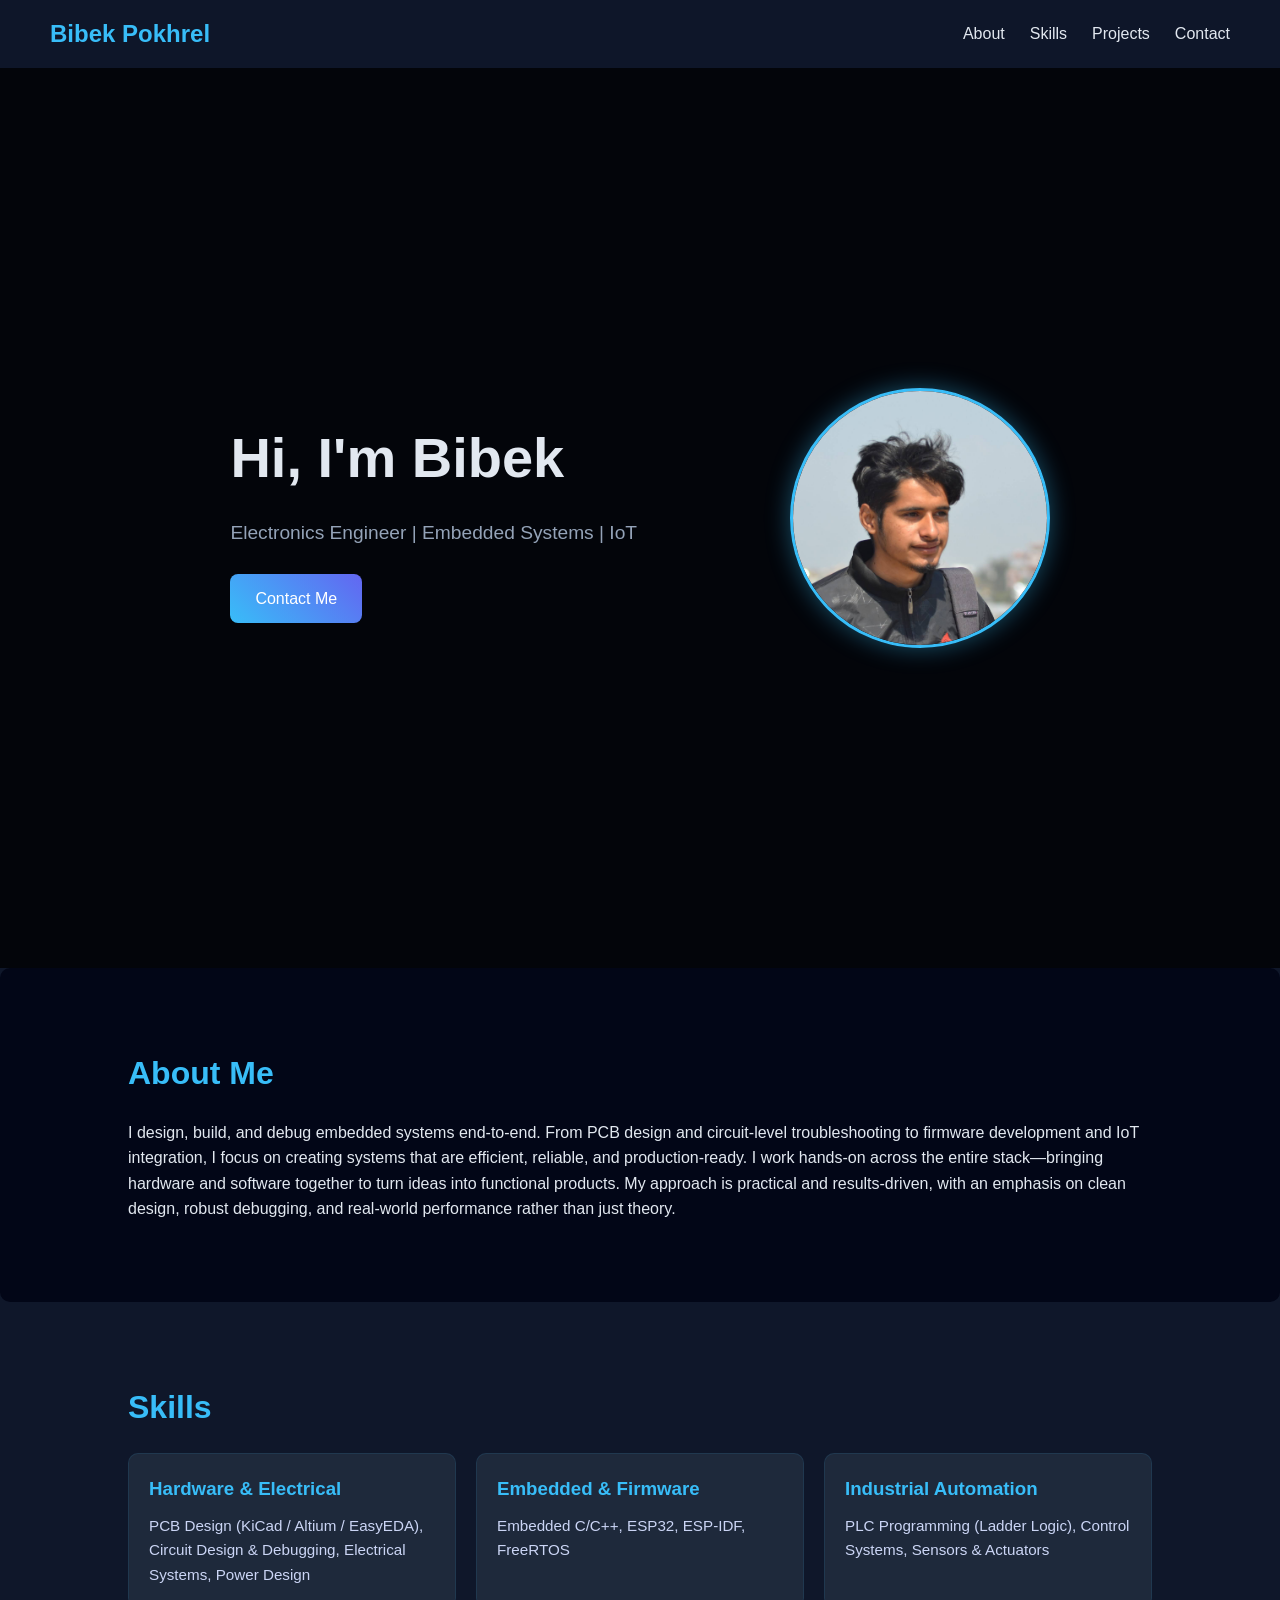
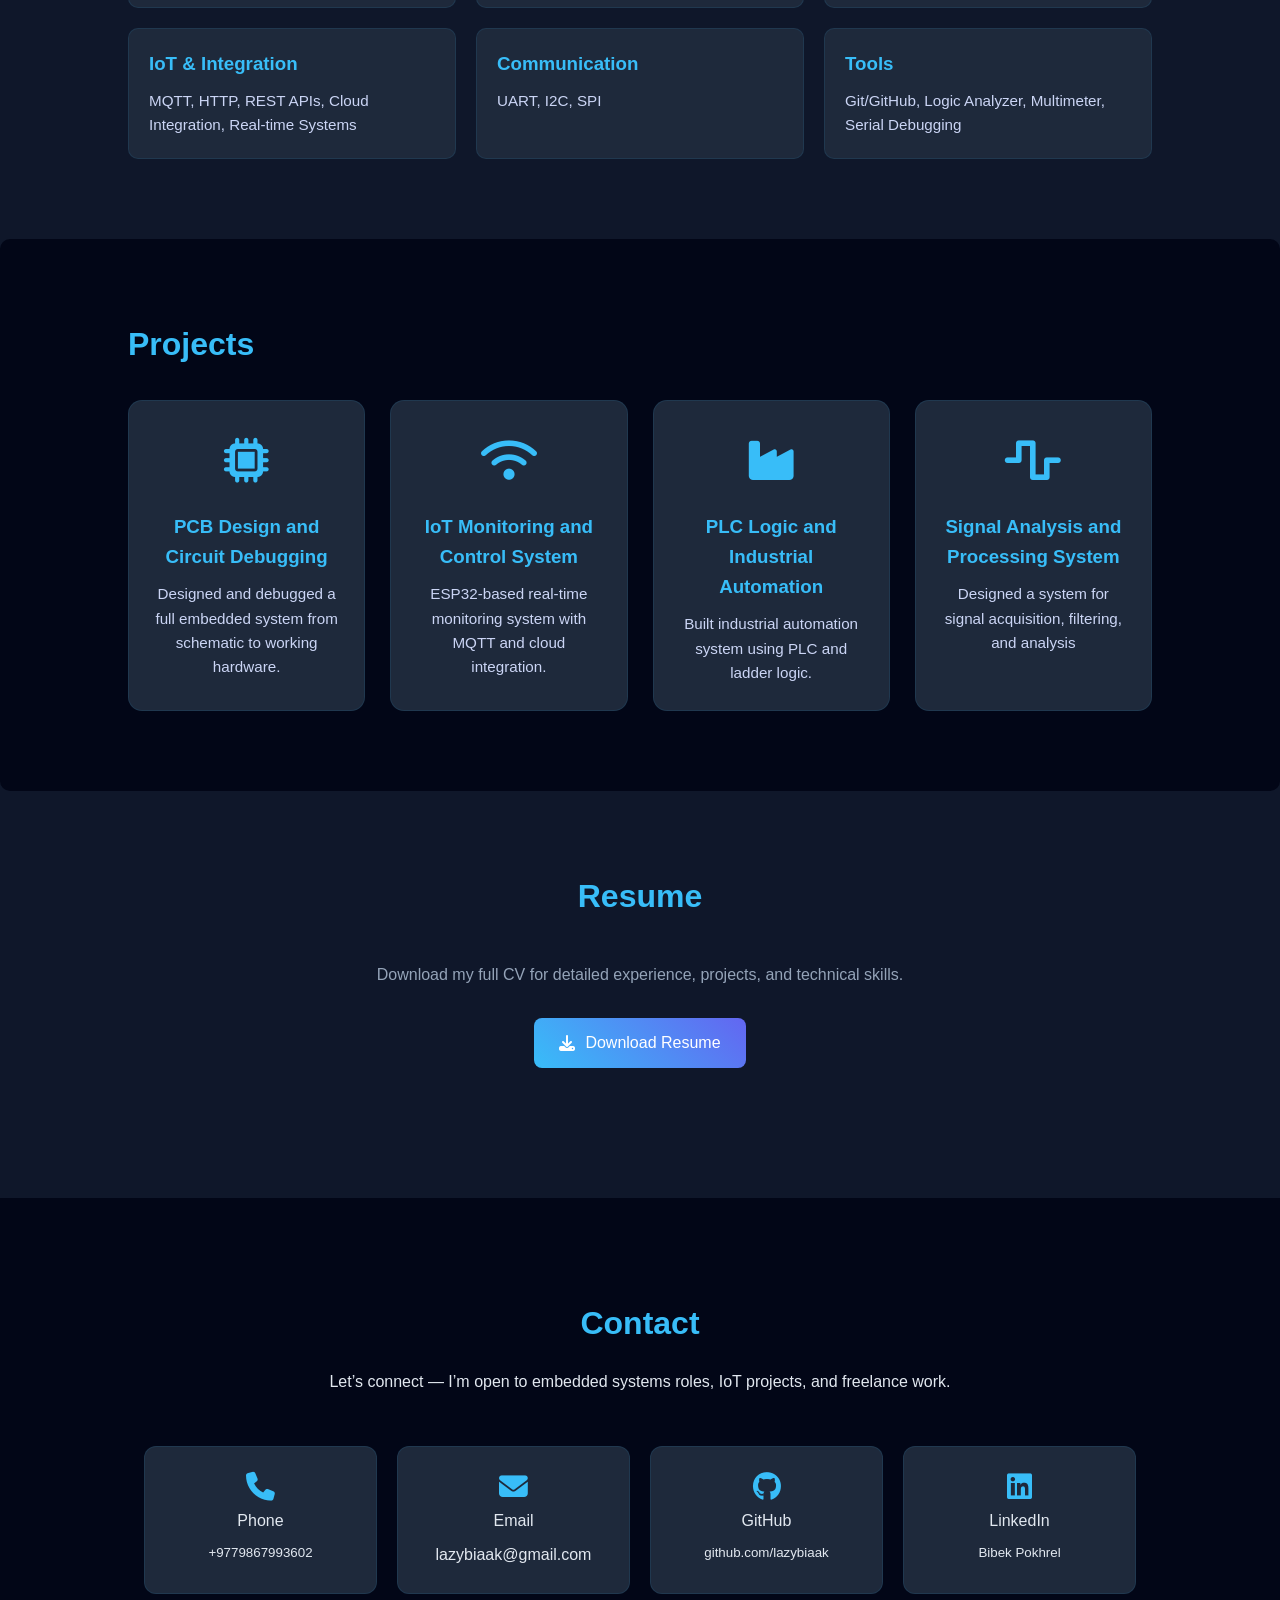
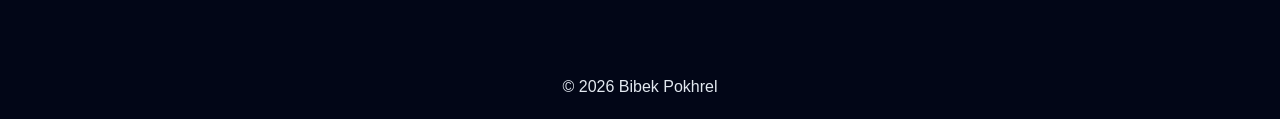
==== index.html @ 79920865 "mobile added" ====
<!DOCTYPE html>
<html lang="en">
<head>
  <meta charset="UTF-8">
  <title>Bibek Pokhrel | Portfolio</title>
  <link rel="stylesheet" href="style.css">
	<link rel="stylesheet" href="https://cdnjs.cloudflare.com/ajax/libs/font-awesome/6.5.0/css/all.min.css">
    <!-- <script>
if (location.protocol !== "https:") {
  location.replace("https://" + location.href.split("://")[1]);
}
</script> -->
</head>
<body>

<header>
  <nav>
    <h2>Bibek Pokhrel</h2>
    <ul>
      <li><a href="#about">About</a></li>
      <li><a href="#skills">Skills</a></li>
      <li><a href="#projects">Projects</a></li>
      <li><a href="#contact">Contact</a></li>
    </ul>
  </nav>
</header>

<section class="hero">

  <div class="hero-content">

    <div class="hero-text">
      <h1>Hi, I'm Bibek</h1>
      <p>Electronics Engineer | Embedded Systems | IoT</p>
      <a href="#contact" class="btn">Contact Me</a>
    </div>

    <div class="hero-image">
      <img src="img/profile.jpg" alt="Profile">
    </div>

  </div>

</section>

<section id="about">
  <h2>About Me</h2>
  <p>
I design, build, and debug embedded systems end-to-end. From PCB design and circuit-level troubleshooting to firmware development and IoT integration, I focus on creating systems that are efficient, reliable, and production-ready.

I work hands-on across the entire stack—bringing hardware and software together to turn ideas into functional products. My approach is practical and results-driven, with an emphasis on clean design, robust debugging, and real-world performance rather than just theory.
  </p>
</section>

<section id="skills">
  <h2>Skills</h2>

  <div class="skills-grid">

    <div class="skill-card">
      <h3>Hardware & Electrical</h3>
      <p>PCB Design (KiCad / Altium / EasyEDA), Circuit Design & Debugging, Electrical Systems, Power Design</p>
    </div>

    <div class="skill-card">
      <h3>Embedded & Firmware</h3>
      <p>Embedded C/C++, ESP32, ESP-IDF, FreeRTOS</p>
    </div>

    <div class="skill-card">
      <h3>Industrial Automation</h3>
      <p>PLC Programming (Ladder Logic), Control Systems, Sensors & Actuators</p>
    </div>

    <div class="skill-card">
      <h3>IoT & Integration</h3>
      <p>MQTT, HTTP, REST APIs, Cloud Integration, Real-time Systems</p>
    </div>

    <div class="skill-card">
      <h3>Communication</h3>
      <p>UART, I2C, SPI</p>
    </div>

    <div class="skill-card">
      <h3>Tools</h3>
      <p>Git/GitHub, Logic Analyzer, Multimeter, Serial Debugging</p>
    </div>

  </div>
</section>

<section id="projects" class="bg-section">
  <h2>Projects</h2>

  <div class="projects-container">
	
<div class="project-card">
      <div class="icon"><i class="fas fa-microchip"></i></div>
	<h3>PCB Design and Circuit Debugging</h3>
      <p>Designed and debugged a full embedded system from schematic to working hardware.</p>
    </div>

    <div class="project-card">
      <div class="icon"><i class="fas fa-wifi"></i></div>
      <h3>IoT Monitoring and Control System</h3>
      <p>ESP32-based real-time monitoring system with MQTT and cloud integration.</p>
    </div>



    <div class="project-card">
      <div class="icon"><i class="fas fa-industry"></i></div>
      <h3>PLC Logic and Industrial Automation</h3>
      <p>Built industrial automation system using PLC and ladder logic.</p>
    </div>

    <div class="project-card">
  <div class="icon"><i class="fas fa-wave-square"></i></div>
  <h3>Signal Analysis and Processing System</h3>
  <p>Designed a system for signal acquisition, filtering, and analysis</p>
</div>

  </div>
</section>

<section id="resume">
  <h2>Resume</h2>

  <p class="resume-text">
    Download my full CV for detailed experience, projects, and technical skills.
  </p>

  <a href="img/Resume.pdf" download class="btn download-btn">
    <i class="fas fa-download"></i> Download Resume
  </a>
</section>

<footer>
<section id="contact" class="card-section">
  <h2>Contact</h2>

  <p class="contact-intro">
    Let’s connect — I’m open to embedded systems roles, IoT projects, and freelance work.
  </p>
    <br>
        <br>

  <div class="contact-grid">
	<a id="phoneLink" href="#" class="contact-card">
  <i class="fas fa-phone"></i>
  <span>Phone</span>
  <small id="phoneText"></small>
</a>
      
<a href="mailto:lazybiaak@gmail.com?subject=Hello&body=Hi%20There"
   target="_blank"
   rel="noopener noreferrer"
   class="contact-card">
  <i class="fas fa-envelope"></i>
    Email
  <span id="email"></span>
</a>

    <a href="https://github.com/lazybiaak" target="_blank" class="contact-card">
      <i class="fab fa-github"></i>
      <span>GitHub</span>
      <small>github.com/lazybiaak</small>
    </a>

    <a href="https://www.linkedin.com/in/bibek-pokhrel-0b3364188" target="_blank"class="contact-card">
      <i class="fab fa-linkedin"></i>
      <span>LinkedIn</span>
      <small>Bibek Pokhrel</small>
    </a>

  </div>
</section>

  <p>© 2026 Bibek Pokhrel</p>
</footer>

<script src="script.js"></script>
</body>
</html>
---- style.css ----
html {
  scroll-behavior: smooth;
}

/* RESET */
* {
  margin: 0;
  padding: 0;
  box-sizing: border-box;
  font-family: 'Segoe UI', sans-serif;
}

/* BODY */
body {
  background: #0f172a;
  color: #e2e8f0;
  line-height: 1.6;
}

/* NAVBAR */
header {
  background: rgba(15, 23, 42, 0.9);
  backdrop-filter: blur(10px);
  position: sticky;
  top: 0;
  z-index: 1000;
}

nav {
  display: flex;
  justify-content: space-between;
  padding: 15px 50px;
  align-items: center;
}

nav h2 {
  color: #38bdf8;
}

nav ul {
  display: flex;
  list-style: none;
}

nav ul li {
  margin-left: 25px;
}

nav a {
  text-decoration: none;
  color: #e2e8f0;
  transition: 0.3s;
}

nav a:hover {
  color: #38bdf8;
}

/* HERO */

.hero {
  min-height: 100vh;
  position: relative;
  display: flex;
  align-items: center;
  justify-content: center;
  background: url('img/bg.jpg') center/cover no-repeat;
}

/* dark overlay */
.hero::before {
  content: "";
  position: absolute;
  inset: 0;
  background: rgba(0,0,0,0.75);
  backdrop-filter: blur(3px);
}

/* MAIN LAYOUT */
.hero-content {
  position: relative;
  z-index: 2;

  display: flex;
  align-items: center;
  justify-content: space-between;
  gap: 60px;

  width: 100%;
  padding: 0 10%;
}

/* TEXT BLOCK */
.hero-text {
  display: flex;
  flex-direction: column;
  gap: 15px;
  max-width: 600px;
}

.hero-text h1 {
  font-size: 3.5rem;
}

.hero-text p {
  color: #94a3b8;
  font-size: 1.2rem;
}
.hero-image {
  display: flex;
  justify-content: center;
}
/* BUTTON FIX (THIS IS THE REAL FIX) */
.hero-text .btn {
  align-self: flex-start;
  margin-top: 10px;
}

/* IMAGE */
.hero-image img {
  width: 260px;
  height: 260px;
  border-radius: 50%;
  object-fit: cover;
  border: 3px solid #38bdf8;
  box-shadow: 0 0 25px rgba(56,189,248,0.4);
}

/* MOBILE */
@media (max-width: 768px) {

  .hero {
    height: auto;
    padding: 80px 20px 50px;
  }

  .hero-content {
    flex-direction: column;
    align-items: center;
    justify-content: center;
    text-align: center;
    gap: 20px;
  }

  .hero-text {
    order: 1;
    max-width: 100%;
  }

  .hero-text h1 {
    font-size: 2rem;
    line-height: 1.3;
  }

  .hero-text p {
    font-size: 0.95rem;
    margin-top: 5px;
  }

  .hero-text .btn {
    margin-top: 10px;
    align-self: center;
  }

  .hero-image {
    order: 2;
    margin-top: 10px;
  }

  .hero-image img {
    width: 140px;
    height: 140px;
    border-radius: 50%;
  }
  .hero-content {
    flex-direction: column;
    text-align: center;
  }

  .hero-text .btn {
    align-self: center;
  }
}
/* BUTTON */
.btn {
  margin-top: 20px;
  padding: 12px 25px;
  background: linear-gradient(45deg, #38bdf8, #6366f1);
  color: white;
  border-radius: 8px;
  text-decoration: none;
  transition: 0.3s;
}

.btn:hover {
  transform: scale(1.05);
}

/* SECTIONS */
section {
  padding: 80px 10%;
}

section h2 {
  margin-bottom: 20px;
  font-size: 2rem;
  color: #38bdf8;
}

/* ABOUT */
#about {
  background: #020617;
  border-radius: 10px;
}

/* SKILLS */
.skills-grid {
  display: grid;
  grid-template-columns: repeat(auto-fit, minmax(250px, 1fr));
  gap: 20px;
  margin-top: 20px;
}

.skill-card {
  background: #1e293b;
  padding: 20px;
  border-radius: 10px;
  transition: 0.3s;
  border: 1px solid rgba(56, 189, 248, 0.1);
}

.skill-card:hover {
  transform: translateY(-8px);
  background: #334155;
  border-color: rgba(56, 189, 248, 0.4);
}

.skill-card h3 {
  color: #38bdf8;
  margin-bottom: 10px;
}

.skill-card p {
  color: #cbd5f5;
  font-size: 0.95rem;
}

/* PROJECTS SECTION */
#projects {
  background: #020617;
  border-radius: 10px;
}

/* PROJECT GRID (4 desktop, 2 tablet/mobile) */
.projects-container {
  display: grid;
  grid-template-columns: repeat(4, 1fr);
  gap: 25px;
  margin-top: 30px;
}

/* PROJECT CARD */
.project-card {
  background: #1e293b;
  padding: 25px;
  border-radius: 14px;
  text-align: center;
  transition: 0.3s;
  border: 1px solid rgba(56, 189, 248, 0.1);
}

.project-card:hover {
  transform: translateY(-12px);
  background: #334155;
  border-color: rgba(56, 189, 248, 0.5);
  box-shadow: 0 15px 30px rgba(0,0,0,0.4);
}

.project-card .icon {
  font-size: 2.8rem;
  margin-bottom: 15px;
  color: #38bdf8;
  transition: 0.3s;
}

.project-card:hover .icon {
  transform: scale(1.2);
}

.project-card h3 {
  margin-bottom: 10px;
  color: #38bdf8;
}

.project-card p {
  font-size: 0.95rem;
  color: #cbd5f5;
}

/* CONTACT GRID (same behavior as projects) */
.contact-grid {
  display: grid;
  grid-template-columns: repeat(4, 1fr);
  gap: 20px;
}

/* CONTACT CARD */
.contact-card {
  background: #1e293b;
  padding: 25px;
  border-radius: 12px;
  text-decoration: none;
  color: #e2e8f0;
  transition: 0.3s;
  display: flex;
  flex-direction: column;
  gap: 8px;
  border: 1px solid rgba(56, 189, 248, 0.1);
}

.contact-card:hover {
  transform: translateY(-10px);
  background: #334155;
  border-color: rgba(56, 189, 248, 0.5);
  box-shadow: 0 15px 30px rgba(0,0,0,0.4);
}

.contact-card i {
  font-size: 1.8rem;
  color: #38bdf8;
}

/* RESUME */
#resume {
  text-align: center;
}

/* FOOTER */
footer {
  text-align: center;
  padding: 20px;
  background: #020617;
  margin-top: 50px;
}

/* HERO ANIMATION SUPPORT */
.hidden {
  opacity: 0;
  transform: translateY(50px);
  transition: all 0.6s ease;
}

.show {
  opacity: 1;
  transform: translateY(0);
}

/* RESPONSIVE DESIGN */

/* TABLET + MOBILE */
@media (max-width: 900px) {
  .projects-container,
  .contact-grid {
    grid-template-columns: repeat(2, 1fr);
  }

  nav {
    padding: 15px 20px;
  }
}

/* SMALL MOBILE */
@media (max-width: 500px) {
  .projects-container,
  .contact-grid {
    grid-template-columns: repeat(2, 1fr);
  }

  section {
    padding: 50px 5%;
  }

  .hero h1 {
    font-size: 2.5rem;
  }
}

#resume {
  text-align: center;
  display: flex;
  flex-direction: column;
  align-items: center;
  gap: 20px; /* THIS fixes overlap */
}

.resume-text {
  max-width: 600px;
  color: #94a3b8;
  line-height: 1.6;
}

/* button spacing fix */
.download-btn {
  margin-top: 10px;
  display: inline-flex;
  align-items: center;
  gap: 10px;
}
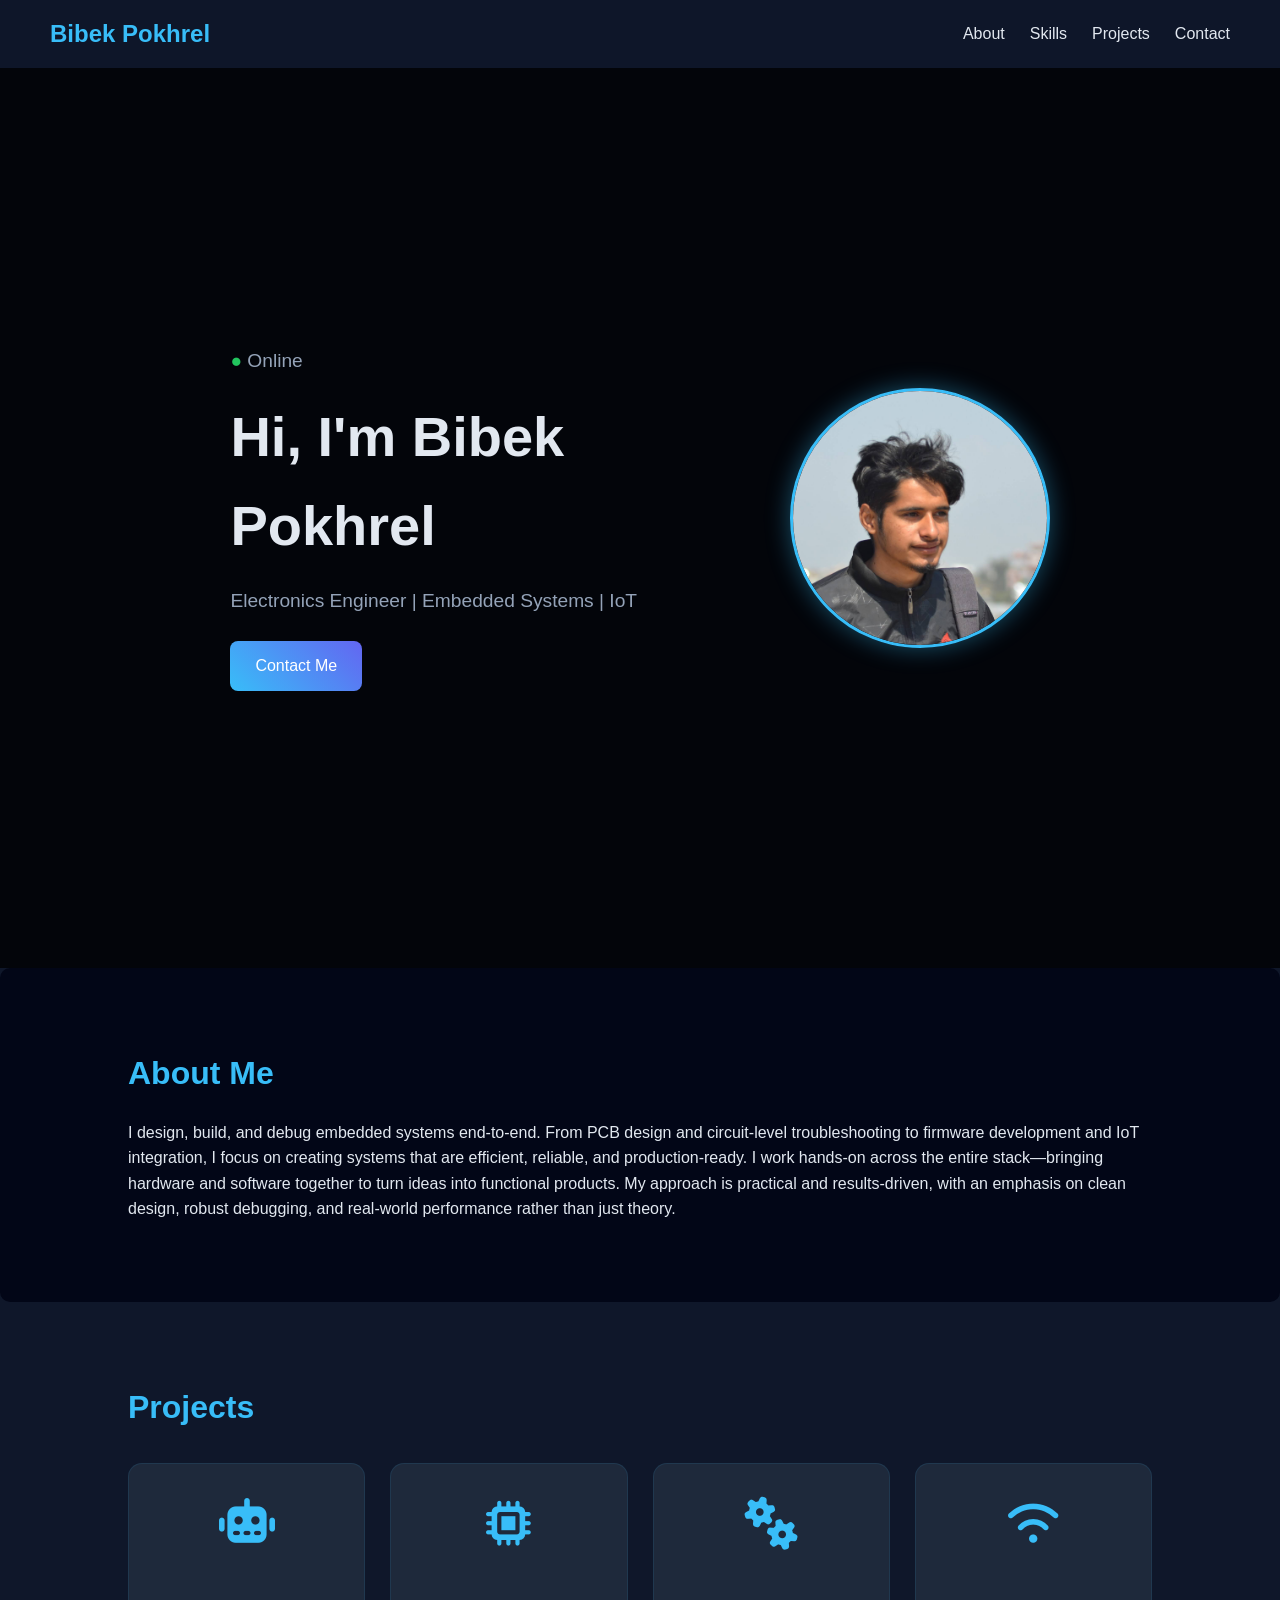
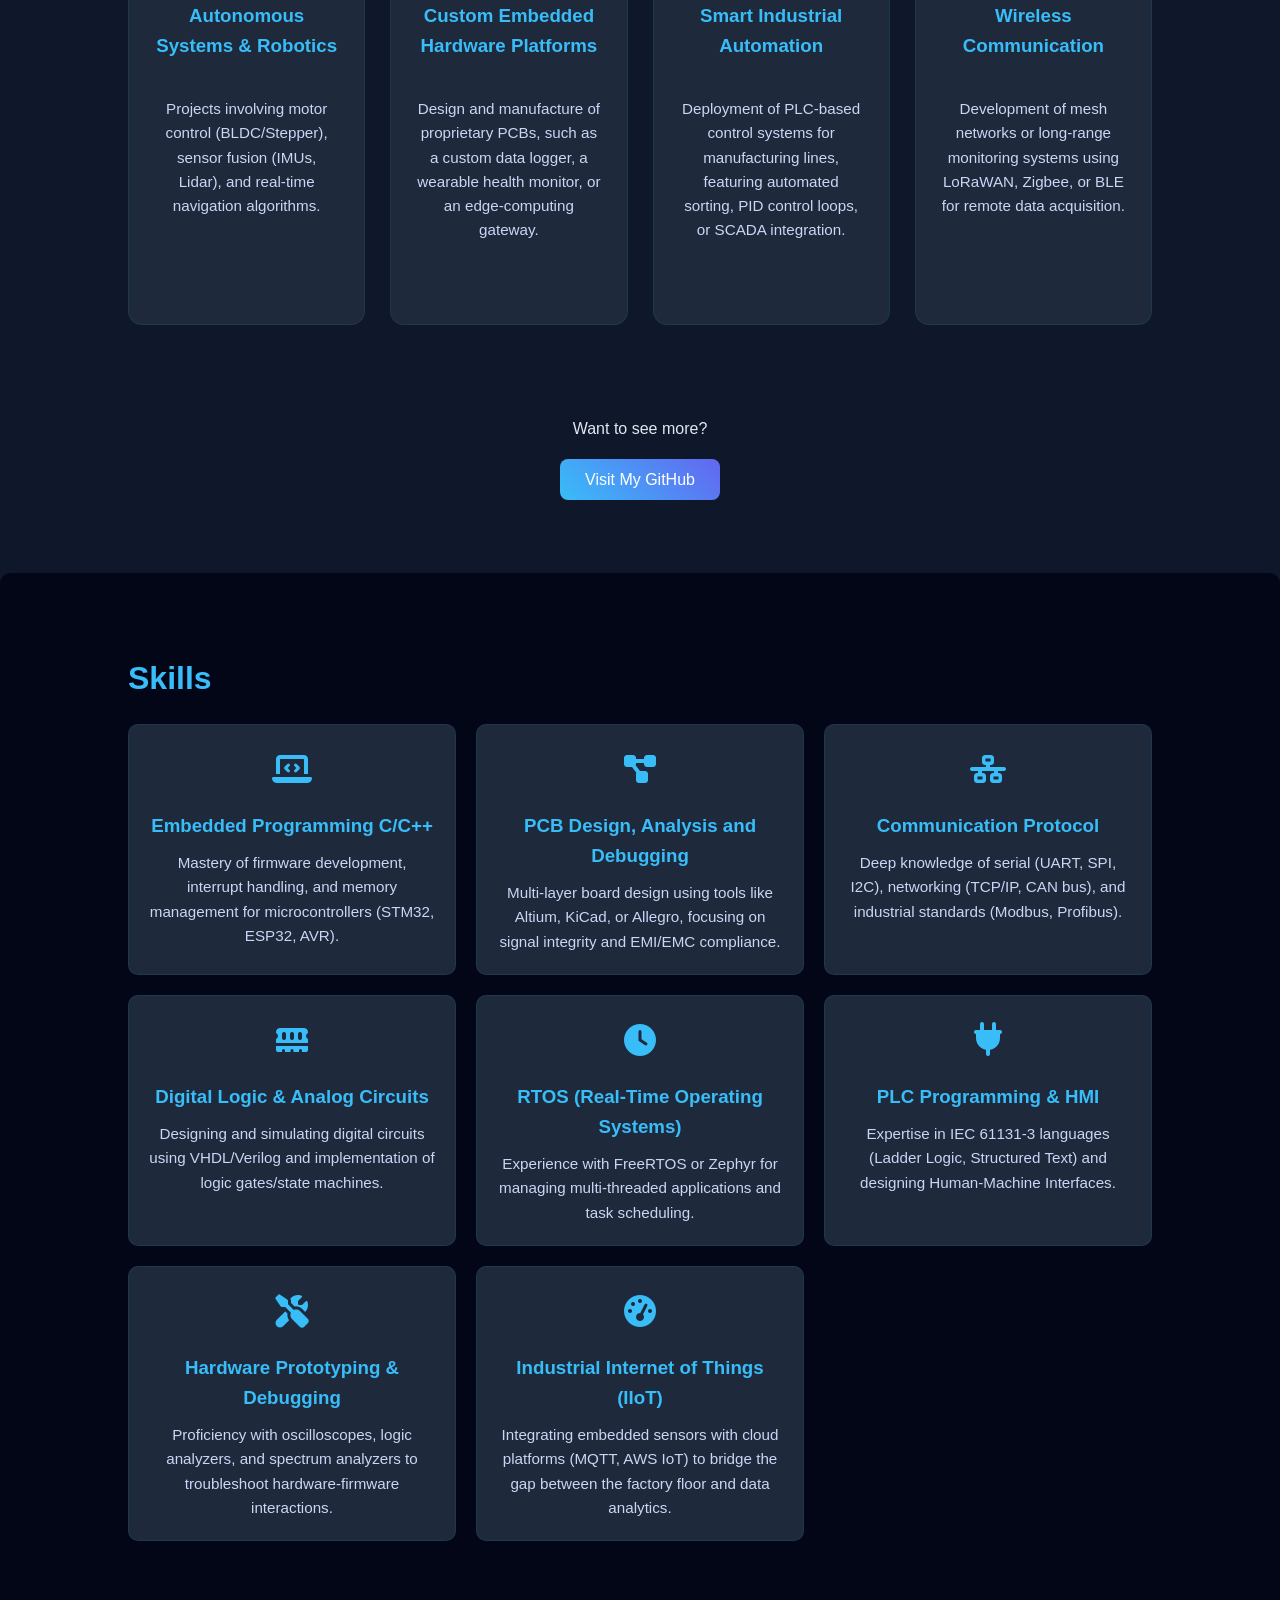
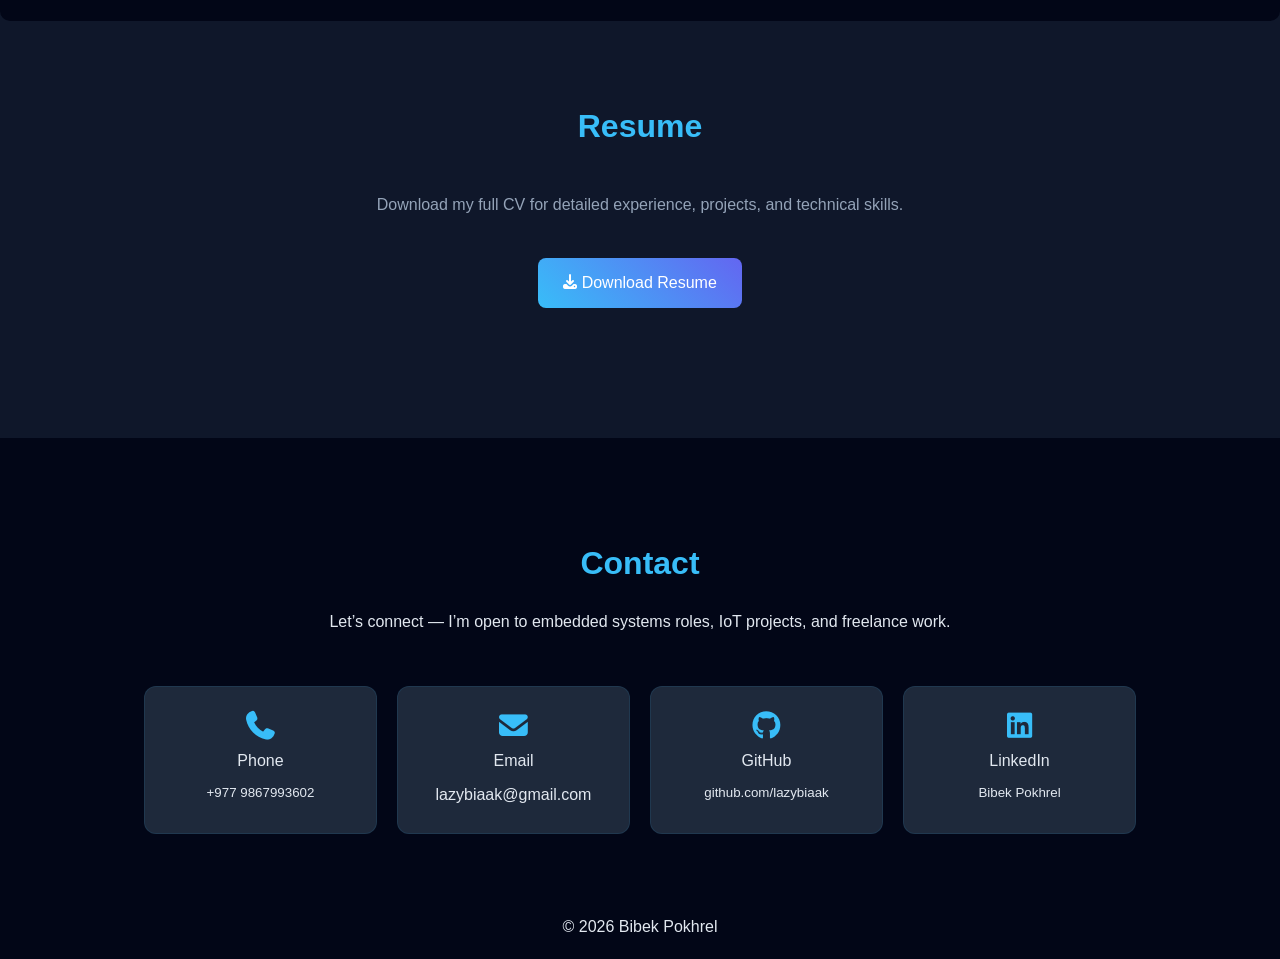
==== commit e6784bd3: "added projects" ====
--- a/index.html
+++ b/index.html
@@ -1,185 +1,140 @@
 <!DOCTYPE html>
 <html lang="en">
+
 <head>
   <meta charset="UTF-8">
+  <meta name="viewport" content="width=device-width, initial-scale=1.0">
   <title>Bibek Pokhrel | Portfolio</title>
-  <link rel="stylesheet" href="style.css">
-	<link rel="stylesheet" href="https://cdnjs.cloudflare.com/ajax/libs/font-awesome/6.5.0/css/all.min.css">
-    <!-- <script>
+  <link rel="stylesheet" href="css/style.css">
+  <link rel="stylesheet" href="css/all.min.css">
+  <!-- <script>
 if (location.protocol !== "https:") {
   location.replace("https://" + location.href.split("://")[1]);
 }
 </script> -->
 </head>
+
 <body>
 
-<header>
-  <nav>
-    <h2>Bibek Pokhrel</h2>
-    <ul>
-      <li><a href="#about">About</a></li>
-      <li><a href="#skills">Skills</a></li>
-      <li><a href="#projects">Projects</a></li>
-      <li><a href="#contact">Contact</a></li>
-    </ul>
-  </nav>
-</header>
+  <header>
+    <nav>
+      <h2>Bibek Pokhrel</h2>
+      <ul>
+        <li><a href="#about">About</a></li>
+        <li><a href="#skills">Skills</a></li>
+        <li><a href="#projects">Projects</a></li>
+        <li><a href="#contact">Contact</a></li>
+      </ul>
+    </nav>
+  </header>
 
-<section class="hero">
+  <section class="hero">
 
-  <div class="hero-content">
+    <div class="hero-content">
 
-    <div class="hero-text">
-      <h1>Hi, I'm Bibek</h1>
-      <p>Electronics Engineer | Embedded Systems | IoT</p>
-      <a href="#contact" class="btn">Contact Me</a>
+      <div class="hero-text">
+        <p class="status"><a>●</a> Online</p>
+        <h1>Hi, I'm Bibek Pokhrel</h1>
+        <p>Electronics Engineer | Embedded Systems | IoT</p>
+        <a href="#contact" class="btn">Contact Me</a>
+      </div>
+
+      <div class="hero-image">
+        <img src="img/profile.jpg" alt="Profile">
+      </div>
+
     </div>
 
-    <div class="hero-image">
-      <img src="img/profile.jpg" alt="Profile">
+  </section>
+
+  <section id="about">
+    <h2>About Me</h2>
+    <p>
+      I design, build, and debug embedded systems end-to-end. From PCB design and circuit-level troubleshooting to
+      firmware development and IoT integration, I focus on creating systems that are efficient, reliable, and
+      production-ready.
+
+      I work hands-on across the entire stack—bringing hardware and software together to turn ideas into functional
+      products. My approach is practical and results-driven, with an emphasis on clean design, robust debugging, and
+      real-world performance rather than just theory.
+    </p>
+  </section>
+  <section id="projects" class="bg-section">
+    <h2>Projects</h2>
+    <div id="projects_container" class="projects-container"></div>
+    <br>
+    <br>
+    <div class="github-cta">
+      <p>Want to see more?</p>
+      <br>
+      <a href="https://github.com/lazybiaak" target="_blank" class="btn">
+        Visit My GitHub
+      </a>
     </div>
+  </section>
 
-  </div>
-
-</section>
-
-<section id="about">
-  <h2>About Me</h2>
-  <p>
-I design, build, and debug embedded systems end-to-end. From PCB design and circuit-level troubleshooting to firmware development and IoT integration, I focus on creating systems that are efficient, reliable, and production-ready.
-
-I work hands-on across the entire stack—bringing hardware and software together to turn ideas into functional products. My approach is practical and results-driven, with an emphasis on clean design, robust debugging, and real-world performance rather than just theory.
-  </p>
-</section>
-
-<section id="skills">
-  <h2>Skills</h2>
-
-  <div class="skills-grid">
-
-    <div class="skill-card">
-      <h3>Hardware & Electrical</h3>
-      <p>PCB Design (KiCad / Altium / EasyEDA), Circuit Design & Debugging, Electrical Systems, Power Design</p>
+  <section id="skills">
+    <h2>Skills</h2>
+    <div id="skills-grid" class="skills-grid">
     </div>
-
-    <div class="skill-card">
-      <h3>Embedded & Firmware</h3>
-      <p>Embedded C/C++, ESP32, ESP-IDF, FreeRTOS</p>
-    </div>
-
-    <div class="skill-card">
-      <h3>Industrial Automation</h3>
-      <p>PLC Programming (Ladder Logic), Control Systems, Sensors & Actuators</p>
-    </div>
-
-    <div class="skill-card">
-      <h3>IoT & Integration</h3>
-      <p>MQTT, HTTP, REST APIs, Cloud Integration, Real-time Systems</p>
-    </div>
-
-    <div class="skill-card">
-      <h3>Communication</h3>
-      <p>UART, I2C, SPI</p>
-    </div>
-
-    <div class="skill-card">
-      <h3>Tools</h3>
-      <p>Git/GitHub, Logic Analyzer, Multimeter, Serial Debugging</p>
-    </div>
-
-  </div>
-</section>
-
-<section id="projects" class="bg-section">
-  <h2>Projects</h2>
-
-  <div class="projects-container">
-	
-<div class="project-card">
-      <div class="icon"><i class="fas fa-microchip"></i></div>
-	<h3>PCB Design and Circuit Debugging</h3>
-      <p>Designed and debugged a full embedded system from schematic to working hardware.</p>
-    </div>
-
-    <div class="project-card">
-      <div class="icon"><i class="fas fa-wifi"></i></div>
-      <h3>IoT Monitoring and Control System</h3>
-      <p>ESP32-based real-time monitoring system with MQTT and cloud integration.</p>
-    </div>
+  </section>
 
 
+  <section id="resume">
+    <h2>Resume</h2>
 
-    <div class="project-card">
-      <div class="icon"><i class="fas fa-industry"></i></div>
-      <h3>PLC Logic and Industrial Automation</h3>
-      <p>Built industrial automation system using PLC and ladder logic.</p>
-    </div>
+    <p class="resume-text">
+      Download my full CV for detailed experience, projects, and technical skills.
+    </p>
 
-    <div class="project-card">
-  <div class="icon"><i class="fas fa-wave-square"></i></div>
-  <h3>Signal Analysis and Processing System</h3>
-  <p>Designed a system for signal acquisition, filtering, and analysis</p>
-</div>
+    <a href="img/Resume.pdf" download class="btn download-btn">
+      <i class="fas fa-download"></i> Download Resume
+    </a>
+  </section>
 
-  </div>
-</section>
+  <footer>
 
-<section id="resume">
-  <h2>Resume</h2>
+    <section id="contact" class="card-section">
+      <h2>Contact</h2>
 
-  <p class="resume-text">
-    Download my full CV for detailed experience, projects, and technical skills.
-  </p>
+      <p class="contact-intro">
+        Let’s connect — I’m open to embedded systems roles, IoT projects, and freelance work.
+      </p>
+      <br>
+      <br>
 
-  <a href="img/Resume.pdf" download class="btn download-btn">
-    <i class="fas fa-download"></i> Download Resume
-  </a>
-</section>
+      <div class="contact-grid">
+        <a id="phoneLink" href="#" class="contact-card">
+          <i class="fas fa-phone"></i>
+          <span>Phone</span>
+          <small id="phoneText"></small>
+        </a>
 
-<footer>
-<section id="contact" class="card-section">
-  <h2>Contact</h2>
+        <a id="emailLink" href="#" target="_blank" rel="noopener noreferrer"
+          class="contact-card">
+          <i class="fas fa-envelope"></i>
+          Email
+          <span id="email"></span>
+        </a>
 
-  <p class="contact-intro">
-    Let’s connect — I’m open to embedded systems roles, IoT projects, and freelance work.
-  </p>
-    <br>
-        <br>
+        <a href="https://github.com/lazybiaak" target="_blank" class="contact-card">
+          <i class="fab fa-github"></i>
+          <span>GitHub</span>
+          <small>github.com/lazybiaak</small>
+        </a>
 
-  <div class="contact-grid">
-	<a id="phoneLink" href="#" class="contact-card">
-  <i class="fas fa-phone"></i>
-  <span>Phone</span>
-  <small id="phoneText"></small>
-</a>
-      
-<a href="mailto:lazybiaak@gmail.com?subject=Hello&body=Hi%20There"
-   target="_blank"
-   rel="noopener noreferrer"
-   class="contact-card">
-  <i class="fas fa-envelope"></i>
-    Email
-  <span id="email"></span>
-</a>
+        <a href="https://www.linkedin.com/in/bibek-pokhrel-0b3364188" target="_blank" class="contact-card">
+          <i class="fab fa-linkedin"></i>
+          <span>LinkedIn</span>
+          <small>Bibek Pokhrel</small>
+        </a>
 
-    <a href="https://github.com/lazybiaak" target="_blank" class="contact-card">
-      <i class="fab fa-github"></i>
-      <span>GitHub</span>
-      <small>github.com/lazybiaak</small>
-    </a>
+      </div>
+    </section>
+    <p>© 2026 Bibek Pokhrel</p>
+  </footer>
 
-    <a href="https://www.linkedin.com/in/bibek-pokhrel-0b3364188" target="_blank"class="contact-card">
-      <i class="fab fa-linkedin"></i>
-      <span>LinkedIn</span>
-      <small>Bibek Pokhrel</small>
-    </a>
+  <script src="js/script.js"></script>
+</body>
 
-  </div>
-</section>
-
-  <p>© 2026 Bibek Pokhrel</p>
-</footer>
-
-<script src="script.js"></script>
-</body>
-</html>
+</html>
--- a/css/style.css
+++ b/css/style.css
@@ -0,0 +1,519 @@
+html {
+  scroll-behavior: smooth;
+}
+
+/* RESET */
+* {
+  margin: 0;
+  padding: 0;
+  box-sizing: border-box;
+  font-family: 'Segoe UI', sans-serif;
+}
+
+/* BODY */
+body {
+  background: #0f172a;
+  color: #e2e8f0;
+  line-height: 1.6;
+}
+
+/* NAVBAR */
+header {
+  background: rgba(15, 23, 42, 0.9);
+  backdrop-filter: blur(10px);
+  position: sticky;
+  top: 0;
+  z-index: 1000;
+}
+
+nav {
+  display: flex;
+  justify-content: space-between;
+  padding: 15px 50px;
+  align-items: center;
+}
+
+nav h2 {
+  color: #38bdf8;
+}
+
+nav ul {
+  display: flex;
+  list-style: none;
+}
+
+nav ul li {
+  margin-left: 25px;
+}
+
+nav a {
+  text-decoration: none;
+  color: #e2e8f0;
+  transition: 0.3s;
+}
+
+nav a:hover {
+  color: #38bdf8;
+}
+
+/* HERO */
+.hero {
+  min-height: 100vh;
+  position: relative;
+  display: flex;
+  align-items: center;
+  justify-content: center;
+  background: url('img/bg.jpg') center/cover no-repeat;
+}
+
+/* overlay */
+.hero::before {
+  content: "";
+  position: absolute;
+  inset: 0;
+  background: rgba(0, 0, 0, 0.75);
+  backdrop-filter: blur(3px);
+}
+
+.status a {
+  color: #22c55e;
+  font-size: 2 rem;
+  margin-bottom: 5px;
+}
+
+/* layout */
+.hero-content {
+  position: relative;
+  z-index: 2;
+  display: flex;
+  align-items: center;
+  justify-content: space-between;
+  gap: 60px;
+  width: 100%;
+  padding: 0 10%;
+}
+
+/* text */
+.hero-text {
+  display: flex;
+  flex-direction: column;
+  gap: 15px;
+  max-width: 600px;
+}
+
+.hero-text h1 {
+  font-size: 3.5rem;
+}
+
+.hero-text p {
+  color: #94a3b8;
+  font-size: 1.2rem;
+}
+
+.hero-text .btn {
+  align-self: flex-start;
+  margin-top: 10px;
+}
+
+/* image */
+.hero-image {
+  display: flex;
+  justify-content: center;
+}
+
+.hero-image img {
+  width: 260px;
+  height: 260px;
+  border-radius: 50%;
+  object-fit: cover;
+  border: 3px solid #38bdf8;
+  box-shadow: 0 0 25px rgba(56, 189, 248, 0.4);
+  animation: glow 3s infinite alternate;
+
+}
+
+/* BUTTON */
+.btn {
+  margin-top: 20px;
+  padding: 12px 25px;
+  background: linear-gradient(45deg, #38bdf8, #6366f1);
+  color: white;
+  border-radius: 8px;
+  text-decoration: none;
+  transition: 0.3s;
+}
+
+.btn:hover {
+  transform: scale(1.05);
+}
+
+/* SECTIONS */
+section {
+  padding: 80px 10%;
+}
+
+section h2 {
+  margin-bottom: 20px;
+  font-size: 2rem;
+  color: #38bdf8;
+}
+
+/* ABOUT */
+#about {
+  background: #020617;
+  border-radius: 10px;
+}
+
+/* SKILLS */
+#skills {
+  background: #020617;
+  border-radius: 10px;
+}
+
+.skills-grid {
+  display: grid;
+  grid-template-columns: repeat(auto-fit, minmax(250px, 1fr));
+  gap: 20px;
+}
+
+.skill-card {
+  background: #1e293b;
+  padding: 20px;
+  border-radius: 10px;
+  transition: 0.3s;
+  text-align: center;
+  border: 1px solid rgba(56, 189, 248, 0.1);
+}
+
+
+.skill-card:hover {
+  transform: translateY(-8px);
+  background: #334155;
+  border-color: rgba(56, 189, 248, 0.4);
+}
+
+.skill-card .icon {
+  font-size: 2rem;
+  margin-bottom: 15px;
+  color: #38bdf8;
+}
+
+.skill-card h3 {
+  color: #38bdf8;
+  margin-bottom: 10px;
+}
+
+.skill-card p {
+  color: #cbd5f5;
+  font-size: 0.95rem;
+  text-align: center;
+
+}
+
+/* PROJECTS */
+#projects {
+
+  border-radius: 10px;
+}
+
+.projects-container {
+  display: grid;
+  grid-template-columns: repeat(4, 1fr);
+  gap: 25px;
+  margin-top: 30px;
+}
+
+.project-card {
+  background: #1e293b;
+  padding: 25px;
+  border-radius: 14px;
+  text-align: center;
+  transition: 0.3s;
+  border: 1px solid rgba(56, 189, 248, 0.1);
+  text-decoration: none;
+  color: inherit;
+  cursor: pointer;
+}
+
+.project-card:hover {
+  transform: translateY(-12px);
+  background: #334155;
+  border-color: rgba(56, 189, 248, 0.5);
+  box-shadow: 0 15px 30px rgba(0, 0, 0, 0.4);
+}
+
+.project-card .icon {
+  font-size: 2.8rem;
+  margin-bottom: 15px;
+  color: #38bdf8;
+}
+
+.project-card h3 {
+  margin-bottom: 10px;
+  color: #38bdf8;
+}
+
+.project-card p {
+  font-size: 0.95rem;
+  color: #cbd5f5;
+  text-align:center;
+}
+
+.project-card::after {
+  content: "View Projects →";
+  display: block;
+  margin-top: 10px;
+  font-size: 0.8rem;
+  color: #38bdf8;
+  opacity: 0;
+  transition: 0.3s;
+}
+
+.projects-card::after {
+  content: " ";
+}
+
+.project-card:hover::after {
+  opacity: 1;
+}
+
+.github-cta {
+  text-align: center;
+  margin-top: 40px;
+}
+
+/* CONTACT */
+.contact-grid {
+  display: grid;
+  grid-template-columns: repeat(4, 1fr);
+  gap: 20px;
+}
+
+.contact-card {
+  background: #1e293b;
+  padding: 25px;
+  border-radius: 12px;
+  text-decoration: none;
+  color: #e2e8f0;
+  transition: 0.3s;
+  display: flex;
+  flex-direction: column;
+  gap: 8px;
+  border: 1px solid rgba(56, 189, 248, 0.1);
+}
+
+.contact-card:hover {
+  transform: translateY(-10px);
+  background: #334155;
+}
+
+.contact-card i {
+  font-size: 1.8rem;
+  color: #38bdf8;
+}
+
+/* RESUME */
+#resume {
+  text-align: center;
+  display: flex;
+  flex-direction: column;
+  align-items: center;
+  gap: 20px;
+}
+
+.resume-text {
+  max-width: 600px;
+  color: #94a3b8;
+}
+
+/* FOOTER */
+footer {
+  text-align: center;
+  padding: 20px;
+  margin-top: 50px;
+  background: #020617;
+}
+
+/* ANIMATION */
+.hidden {
+  opacity: 0;
+  transform: translateY(50px);
+  transition: all 0.6s ease;
+}
+
+.show {
+  opacity: 1;
+  transform: translateY(0);
+}
+
+.project-card,
+.skill-card,
+.contact-card {
+  transition: all 0.3s ease;
+}
+
+.project-card:hover,
+.skill-card:hover,
+.contact-card:hover {
+  transform: translateY(-10px) scale(1.02);
+}
+
+
+/* PAGE HEADER */
+.project-page {
+  padding: 100px 10%;
+}
+
+.page-title {
+  font-size: 2.5rem;
+  color: #38bdf8;
+  margin-bottom: 10px;
+}
+
+.page-subtitle {
+  color: #94a3b8;
+  margin-bottom: 40px;
+}
+
+/* PROJECT LINKS */
+.project-links {
+  margin-top: 15px;
+  display: flex;
+  justify-content: center;
+  gap: 15px;
+}
+
+.project-links a {
+  text-decoration: none;
+  font-size: 0.85rem;
+  color: #38bdf8;
+  border: 1px solid rgba(56, 189, 248, 0.3);
+  padding: 5px 10px;
+  border-radius: 6px;
+  transition: 0.3s;
+}
+
+.project-links a:hover {
+  background: #38bdf8;
+  color: #020617;
+}
+
+.back-btn {
+  display: inline-block;
+  margin-bottom: 30px;
+  color: #38bdf8;
+  text-decoration: none;
+}
+
+.thumbnail {
+  width: 100%;
+  height: 160px;
+  margin-bottom: 15px;
+  border-radius: 10px;
+  overflow: hidden;
+}
+
+.thumbnail img {
+  width: 100%;
+  height: 100%;
+  object-fit: cover;
+  transition: 0.4s;
+  position: relative;
+
+}
+
+/* subtle zoom effect */
+.project-card:hover .thumbnail img {
+  transform: scale(1.05);
+}
+
+/* TABLET */
+@media (max-width: 900px) {
+
+  .projects-container,
+  .contact-grid {
+    grid-template-columns: repeat(2, 1fr);
+  }
+
+  nav {
+    padding: 15px 20px;
+  }
+}
+
+/* 🔥 MOBILE HERO FIX (IMAGE TOP, TEXT BELOW) */
+@media (max-width: 768px) {
+
+  .hero {
+    height: auto;
+    padding: 80px 20px 50px;
+  }
+
+  .hero-content {
+    flex-direction: column;
+    align-items: center;
+    text-align: center;
+    display: block;
+    gap: 20px;
+  }
+
+  .hero-image {
+    order: 2;
+  }
+
+  .hero-image img {
+    margin-top: -330px;
+    width: 600px;
+    height: 6000px;
+    border-radius: 10%;
+    object-fit: cover;
+    border: 2px solid #38bdf8;
+    box-shadow: 0 0 25px rgba(56, 189, 248, 0.4);
+  }
+
+  .hero-text {
+    margin-top:70px;
+    order: 1;
+    max-width: 100%;
+  }
+
+  .hero-text h1 {
+    font-size: 2rem;
+  }
+  .hero-text .status {
+    visibility: hidden;
+  }
+  .hero-text p {
+    font-size: 0.95rem;
+  }
+
+  .hero-text .btn {
+    align-self: center;
+  }
+
+  .hero-image img {
+    width: 140px;
+    height: 140px;
+  }
+}
+
+/* SMALL MOBILE */
+@media (max-width: 500px) {
+  section {
+    padding: 50px 5%;
+  }
+
+  .projects-container,
+  .contact-grid {
+    grid-template-columns: repeat(2, 1fr);
+  }
+}
+
+@keyframes glow {
+  from {
+    box-shadow: 0 0 10px rgba(56, 189, 248, 0.4);
+  }
+
+  to {
+    box-shadow: 0 0 30px rgba(56, 189, 248, 0.9);
+  }
+}
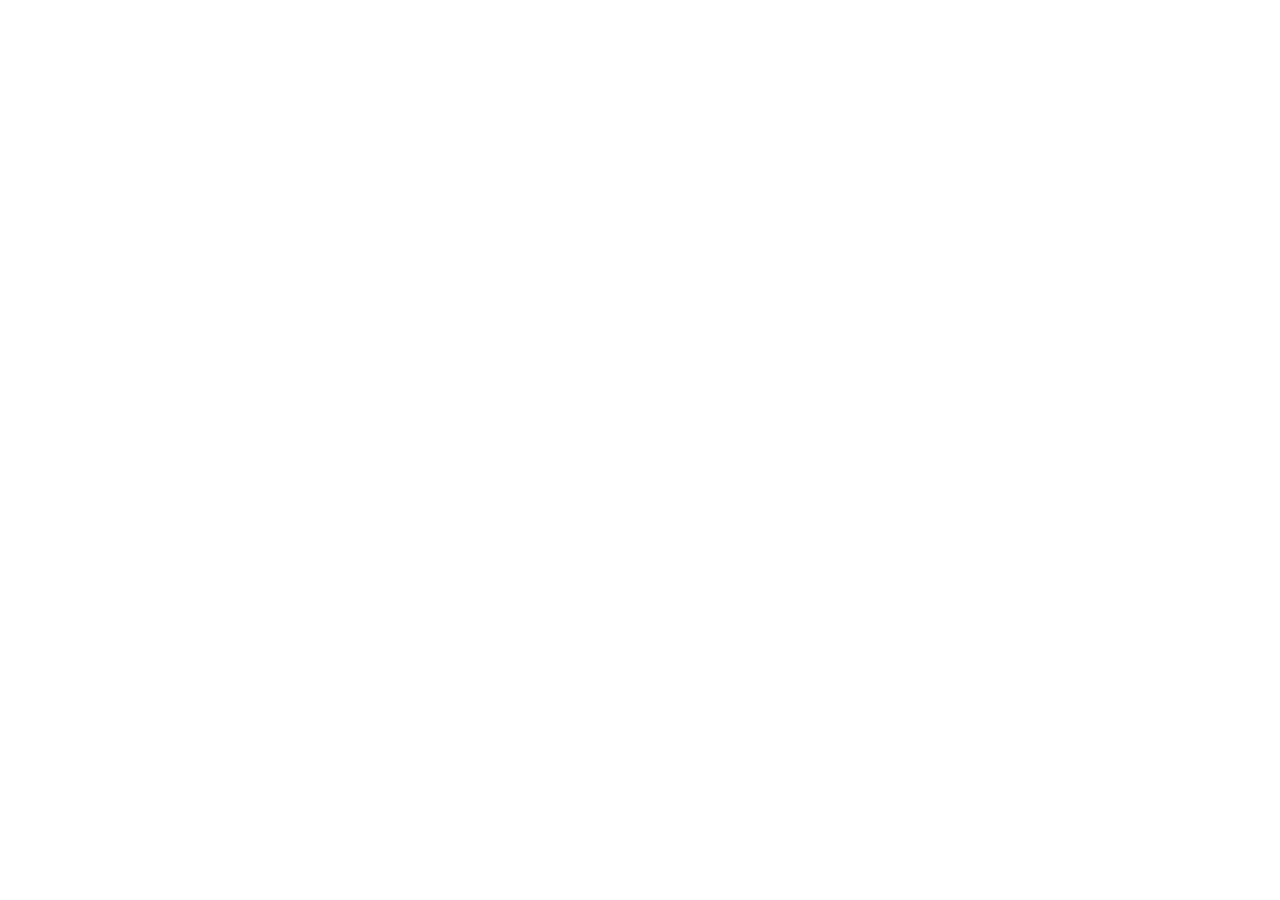
==== commit 539c7d73: "removed unnecessary pages" ====
--- a/index.html
+++ b/index.html
@@ -7,11 +7,11 @@
   <title>Bibek Pokhrel | Portfolio</title>
   <link rel="stylesheet" href="css/style.css">
   <link rel="stylesheet" href="css/all.min.css">
-  <!-- <script>
+  <script>
 if (location.protocol !== "https:") {
   location.replace("https://" + location.href.split("://")[1]);
 }
-</script> -->
+</script>
 </head>
 
 <body>
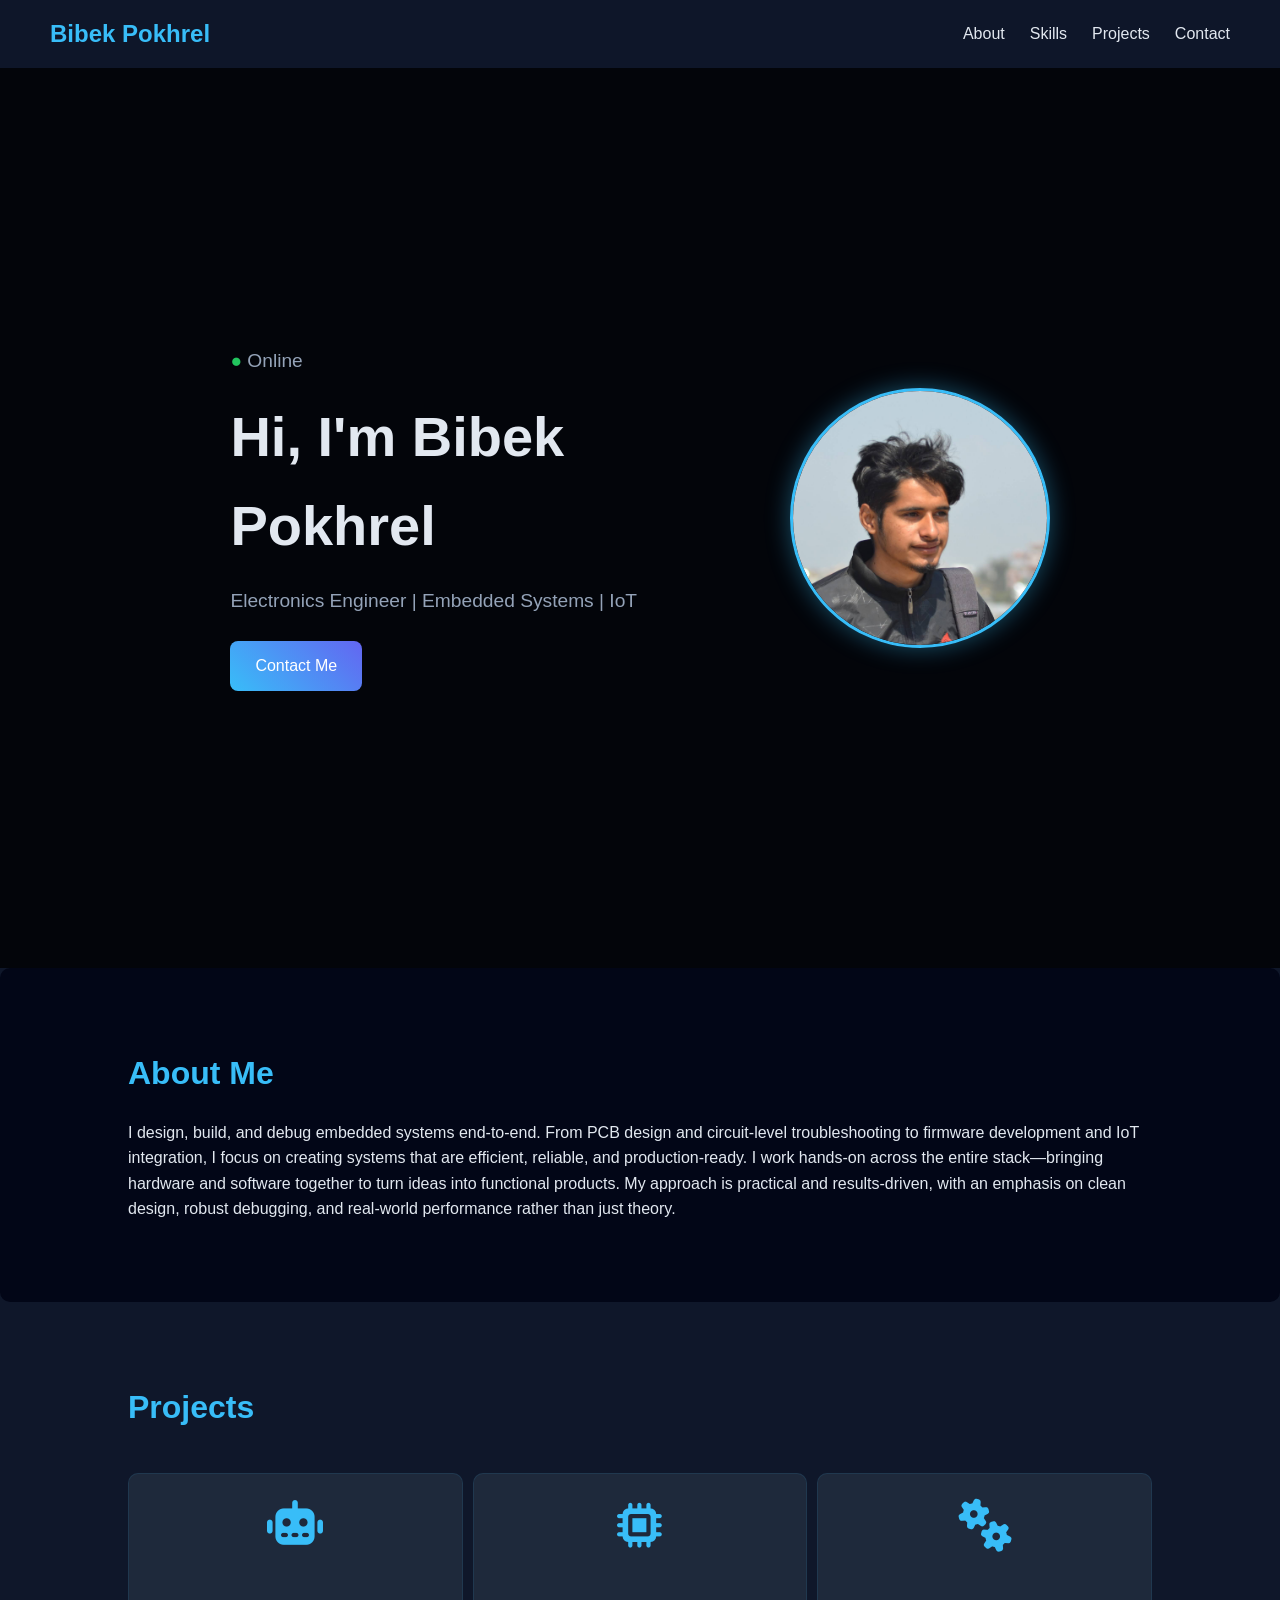
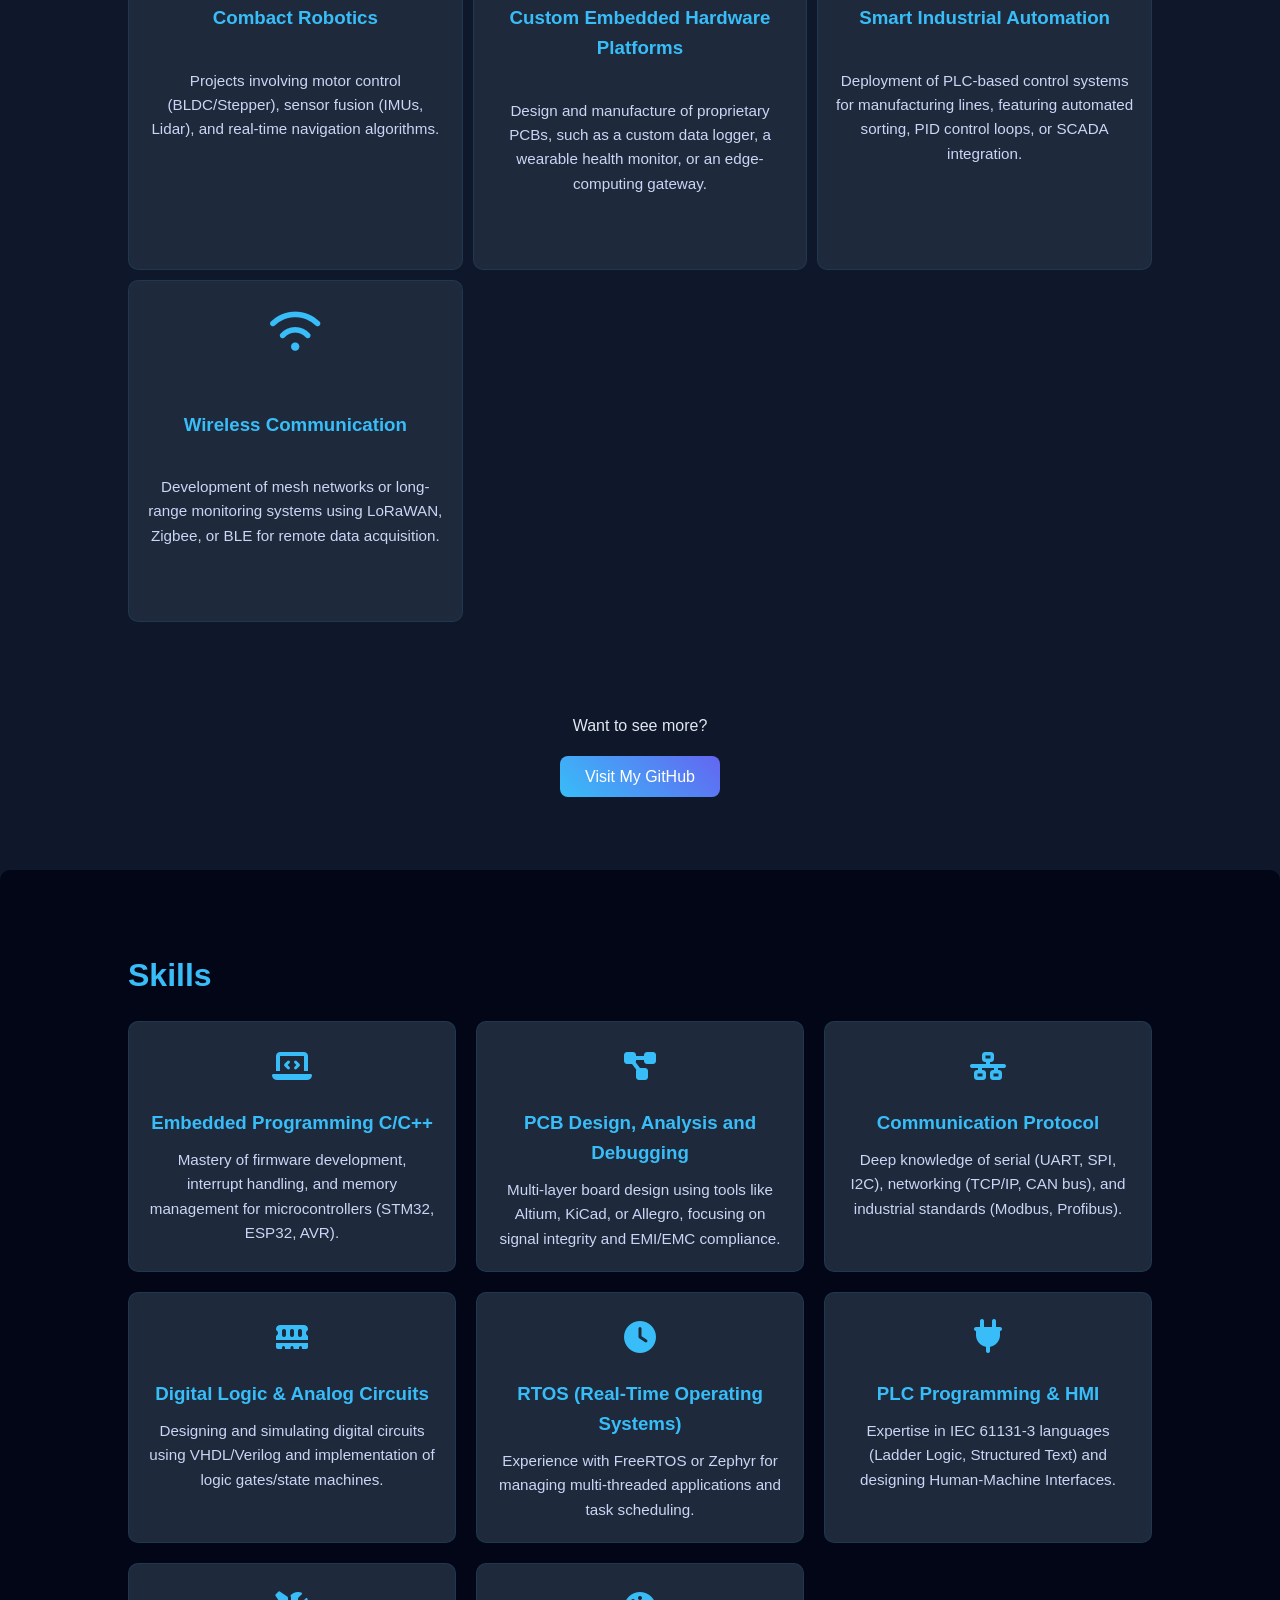
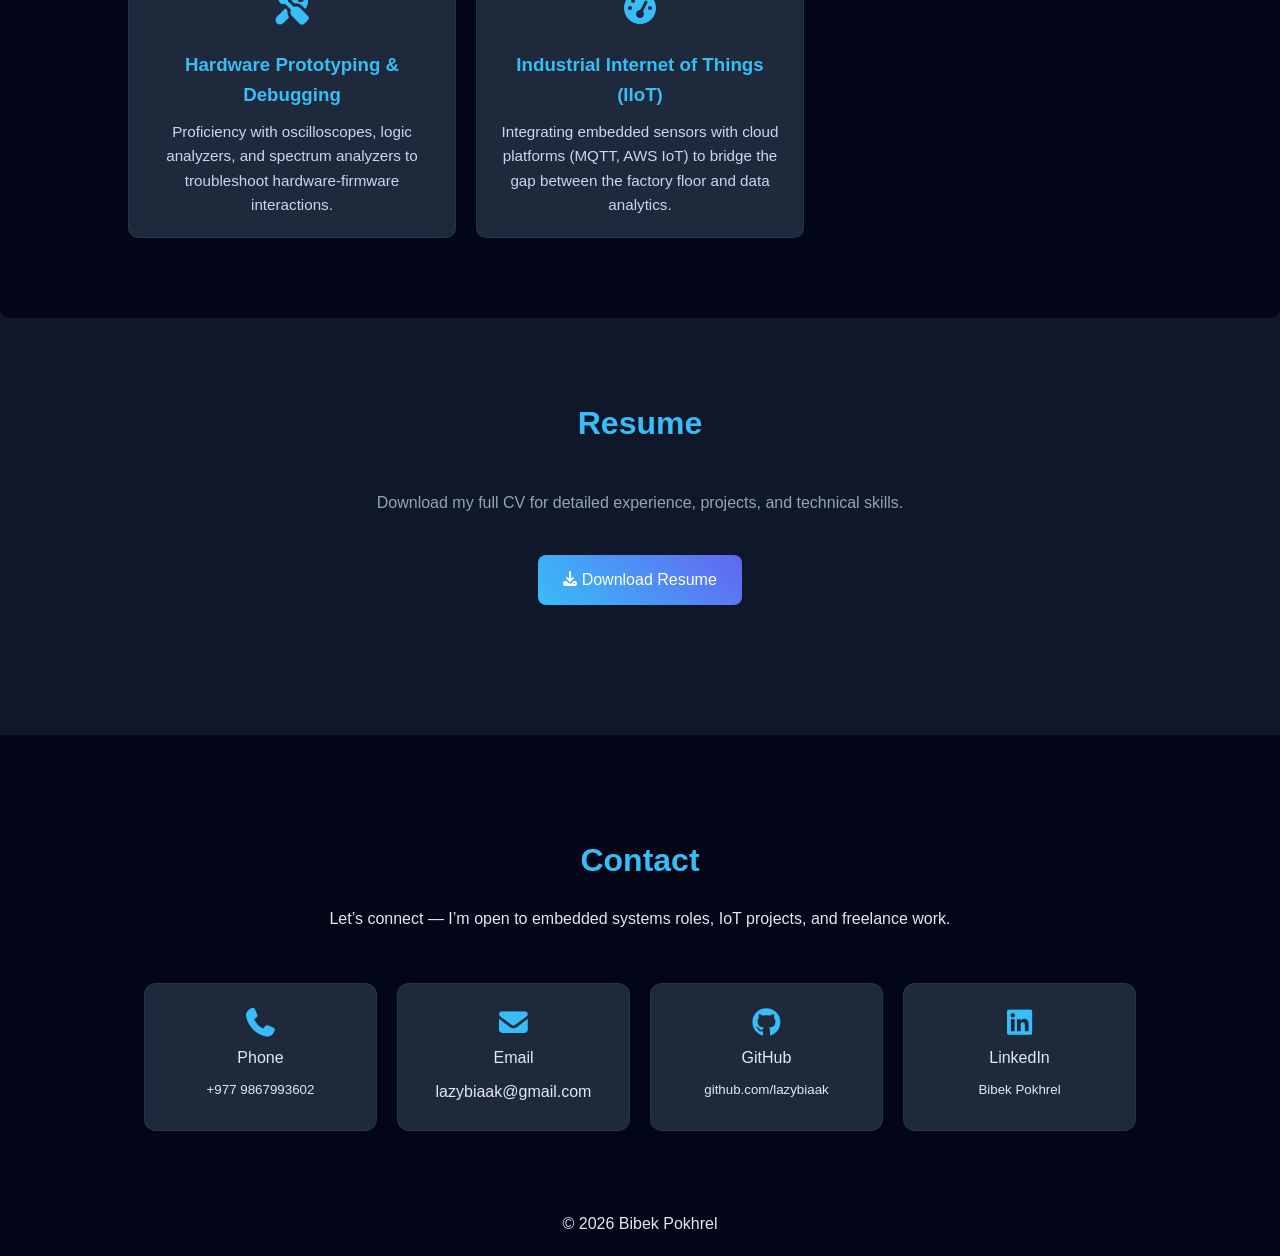
==== commit b301418a: "projects page completed" ====
--- a/index.html
+++ b/index.html
@@ -7,11 +7,11 @@
   <title>Bibek Pokhrel | Portfolio</title>
   <link rel="stylesheet" href="css/style.css">
   <link rel="stylesheet" href="css/all.min.css">
-  <script>
+  <!-- <script>
 if (location.protocol !== "https:") {
   location.replace("https://" + location.href.split("://")[1]);
 }
-</script>
+</script> -->
 </head>
 
 <body>
--- a/css/style.css
+++ b/css/style.css
@@ -36,7 +36,9 @@
 nav h2 {
   color: #38bdf8;
 }
-
+nav h2 a{
+  color: #38bdf8;
+}
 nav ul {
   display: flex;
   list-style: none;
@@ -218,15 +220,15 @@
 
 .projects-container {
   display: grid;
-  grid-template-columns: repeat(4, 1fr);
-  gap: 25px;
-  margin-top: 30px;
+  grid-template-columns: repeat(auto-fit, minmax(250px, 1fr));
+  gap: 10px;
+  margin-top: 40px;
 }
 
 .project-card {
   background: #1e293b;
-  padding: 25px;
-  border-radius: 14px;
+  padding: 5%;
+  border-radius: 10px;
   text-align: center;
   transition: 0.3s;
   border: 1px solid rgba(56, 189, 248, 0.1);
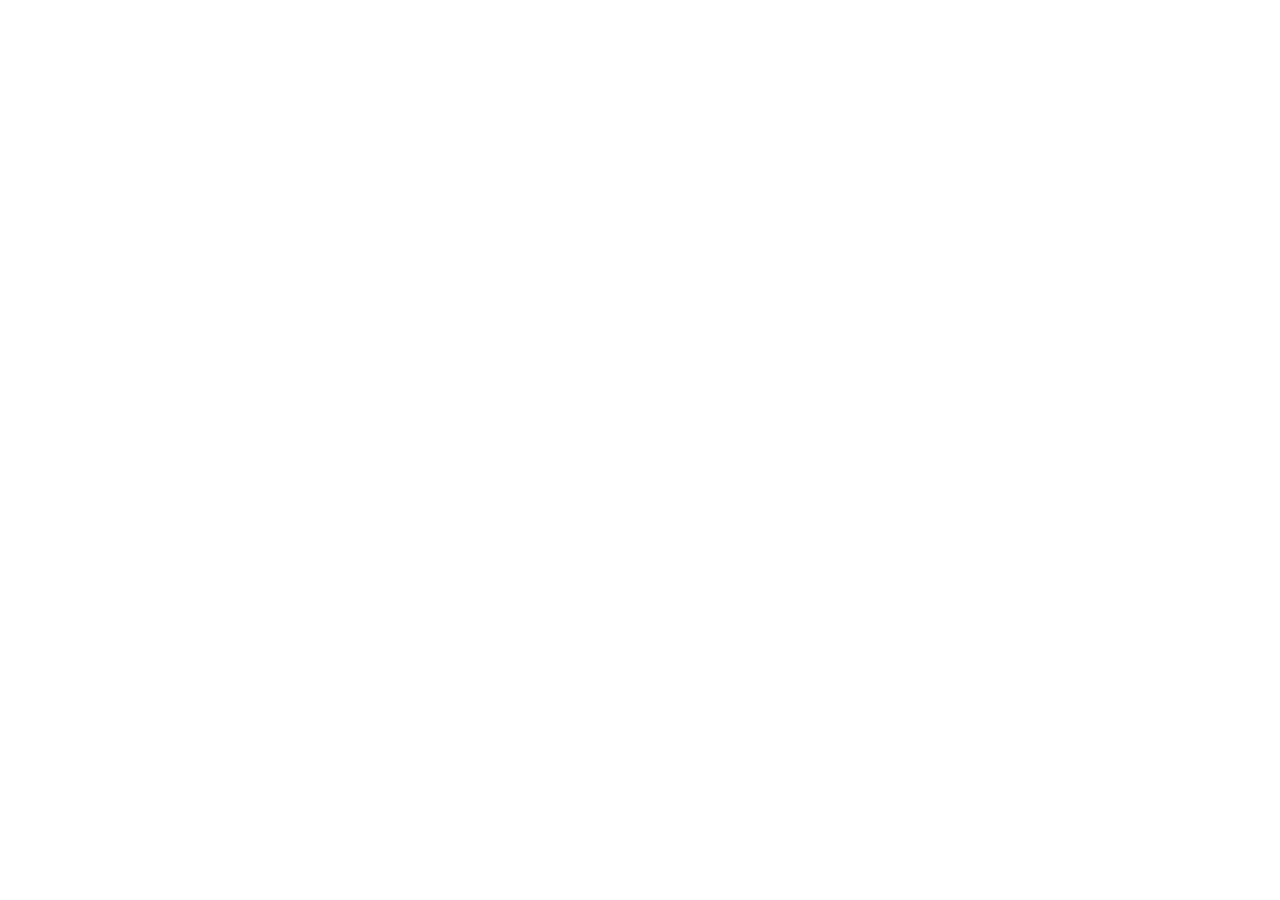
==== commit be10c826: "security added" ====
--- a/index.html
+++ b/index.html
@@ -7,11 +7,11 @@
   <title>Bibek Pokhrel | Portfolio</title>
   <link rel="stylesheet" href="css/style.css">
   <link rel="stylesheet" href="css/all.min.css">
-  <!-- <script>
+  <script>
 if (location.protocol !== "https:") {
   location.replace("https://" + location.href.split("://")[1]);
 }
-</script> -->
+</script>
 </head>
 
 <body>
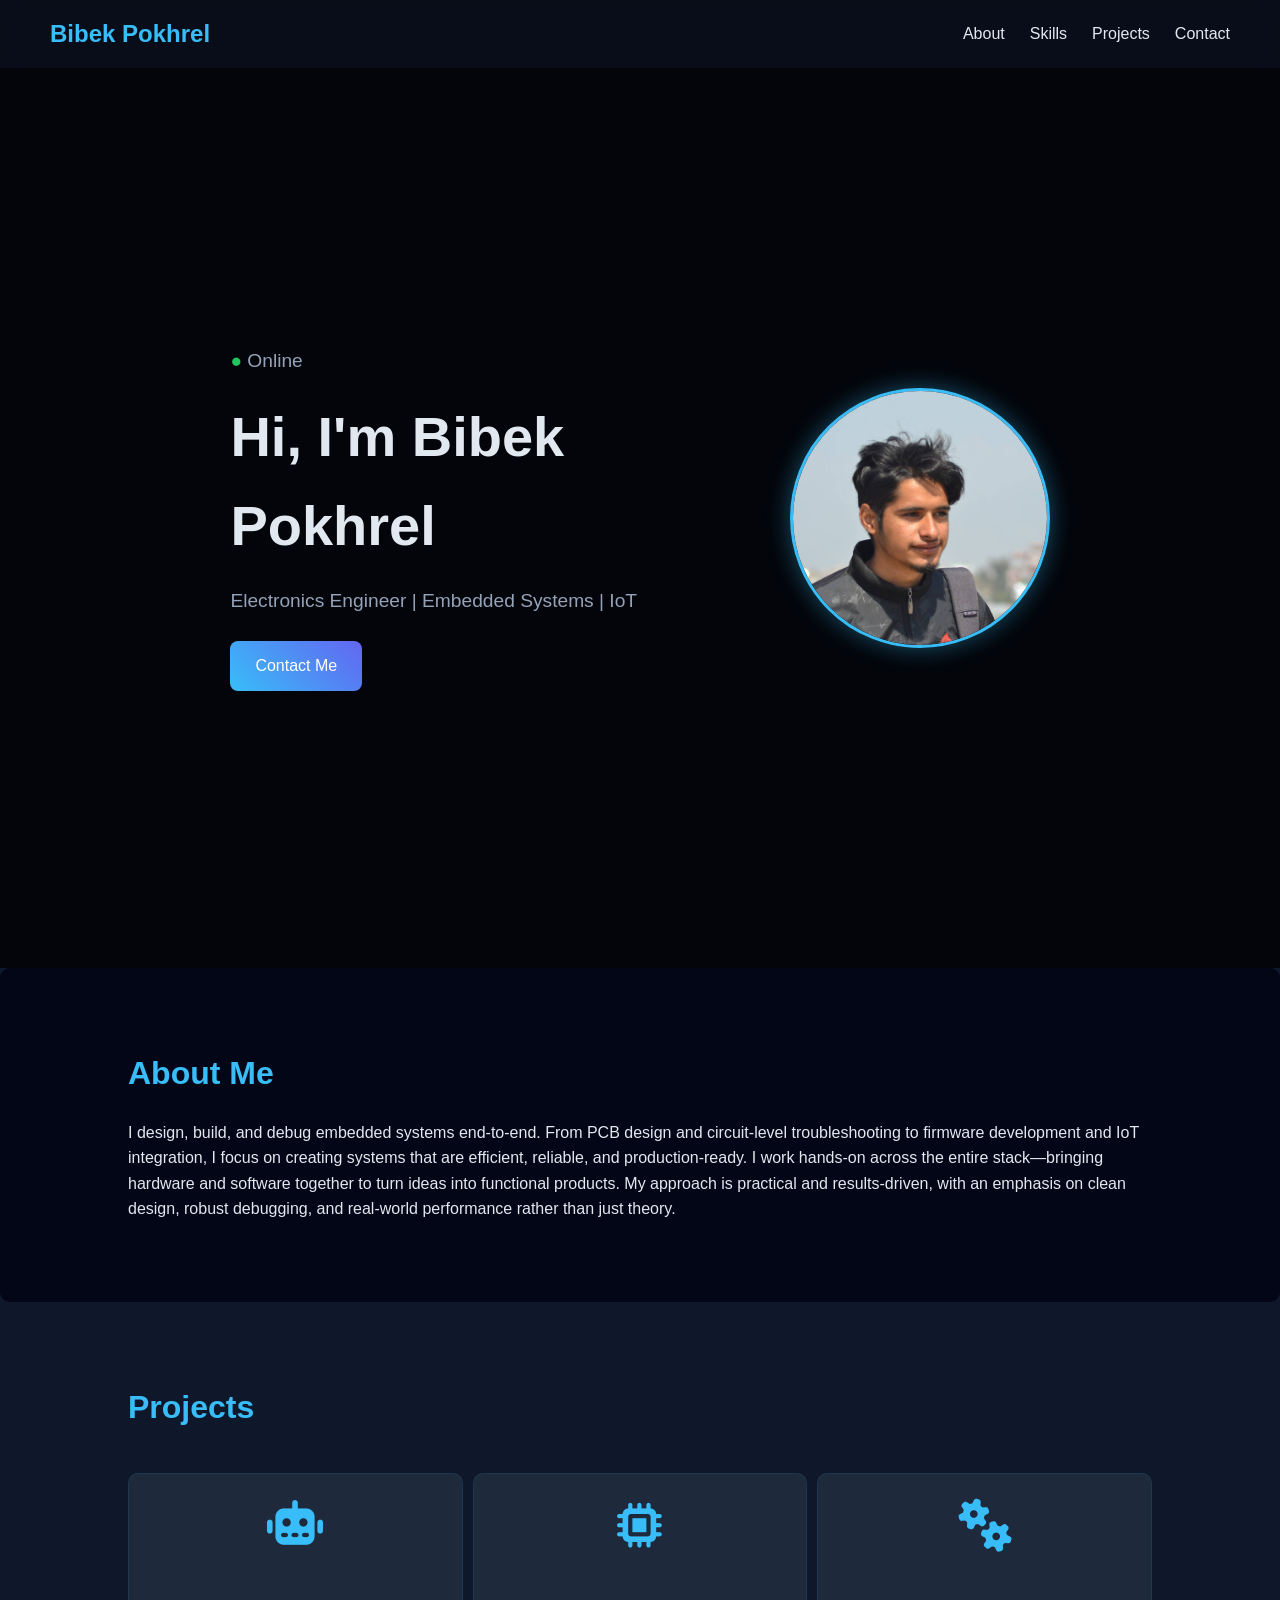
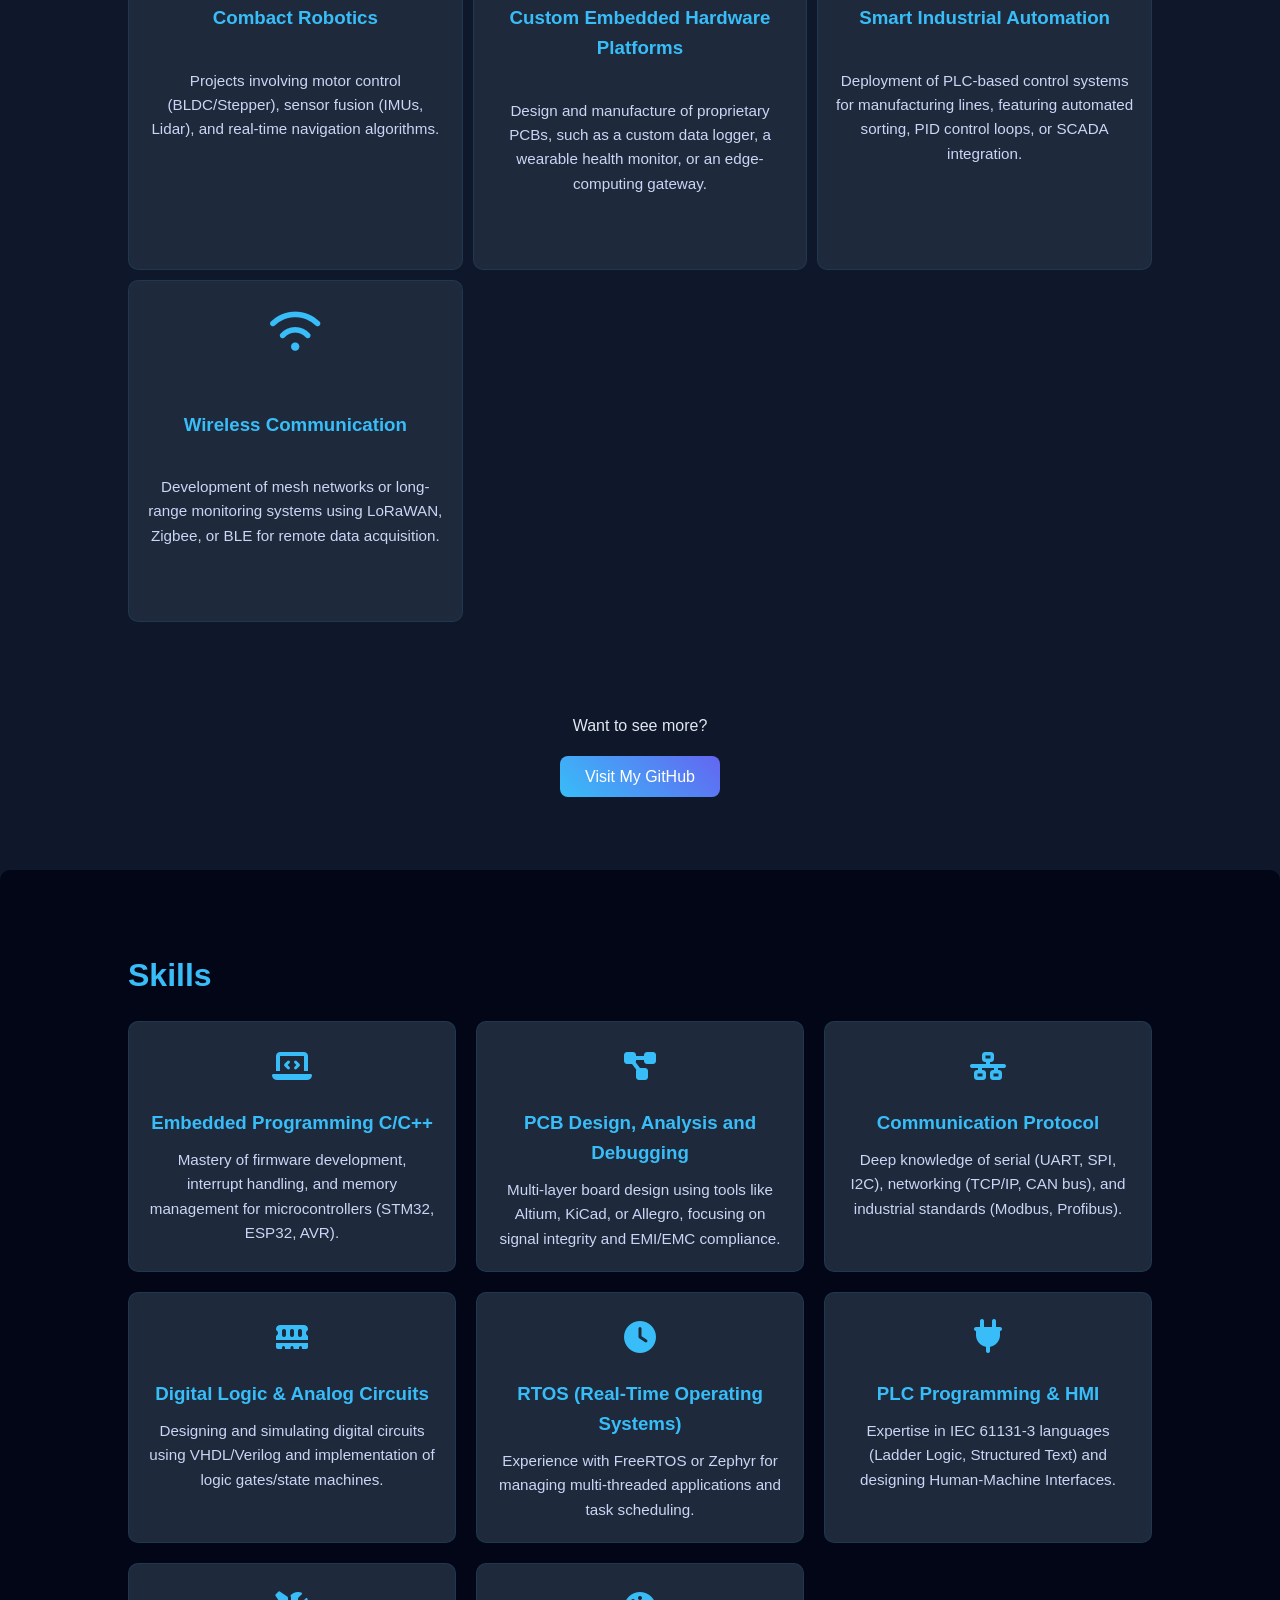
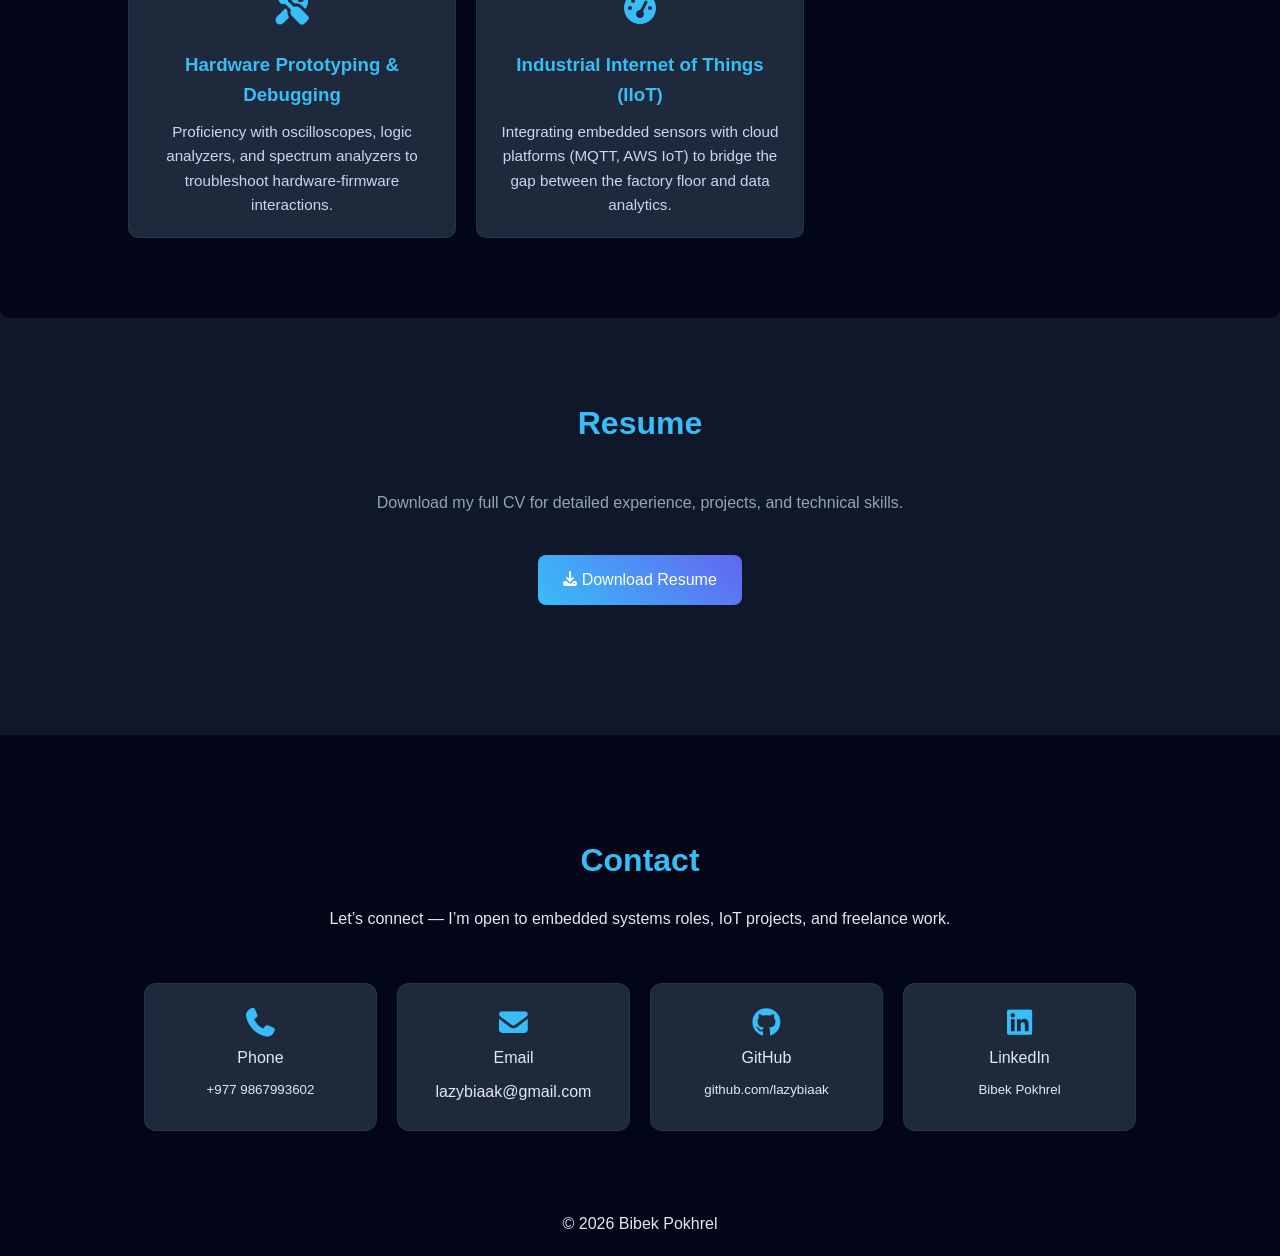
==== commit 92e223e9: "skill added in project card in projects page" ====
--- a/index.html
+++ b/index.html
@@ -7,16 +7,16 @@
   <title>Bibek Pokhrel | Portfolio</title>
   <link rel="stylesheet" href="css/style.css">
   <link rel="stylesheet" href="css/all.min.css">
-  <script>
+  <!-- <script>
 if (location.protocol !== "https:") {
   location.replace("https://" + location.href.split("://")[1]);
 }
-</script>
+</script> -->
 </head>
 
 <body>
 
-  <header>
+  <header style="background: rgba(0,0,0,0.4);">
     <nav>
       <h2>Bibek Pokhrel</h2>
       <ul>
@@ -135,6 +135,7 @@
   </footer>
 
   <script src="js/script.js"></script>
+  <script src="js/pdf_gen.js"></script>
 </body>
 
 </html>
--- a/css/style.css
+++ b/css/style.css
@@ -65,7 +65,7 @@
   display: flex;
   align-items: center;
   justify-content: center;
-  background: url('img/bg.jpg') center/cover no-repeat;
+  background: url('../img/bg.jpg') center/cover no-repeat;
 }
 
 /* overlay */
@@ -212,6 +212,40 @@
 
 }
 
+.skill-list {
+  margin-top: 12px;
+  padding: 10px 12px;
+  background: rgba(255, 255, 255, 0.03);
+  border-left: 3px solid #38bdf8;
+  border-radius: 6px;
+}
+
+.skill-list h5 {
+  font-size: 13px;
+  color: #94a3b8;
+  margin-bottom: 6px;
+  letter-spacing: 0.5px;
+}
+
+.skill-list p {
+  display: flex;
+  flex-wrap: wrap;
+  gap: 6px;
+}
+.skill-tag {
+  background: rgba(56, 189, 248, 0.1);
+  color: #38bdf8;
+  padding: 4px 8px;
+  font-size: 11px;
+  border-radius: 5px;
+  border: 1px solid rgba(56, 189, 248, 0.3);
+  transition: 0.2s ease;
+}
+
+.skill-tag:hover {
+  background: #38bdf8;
+  color: #0f172a;
+}
 /* PROJECTS */
 #projects {
 
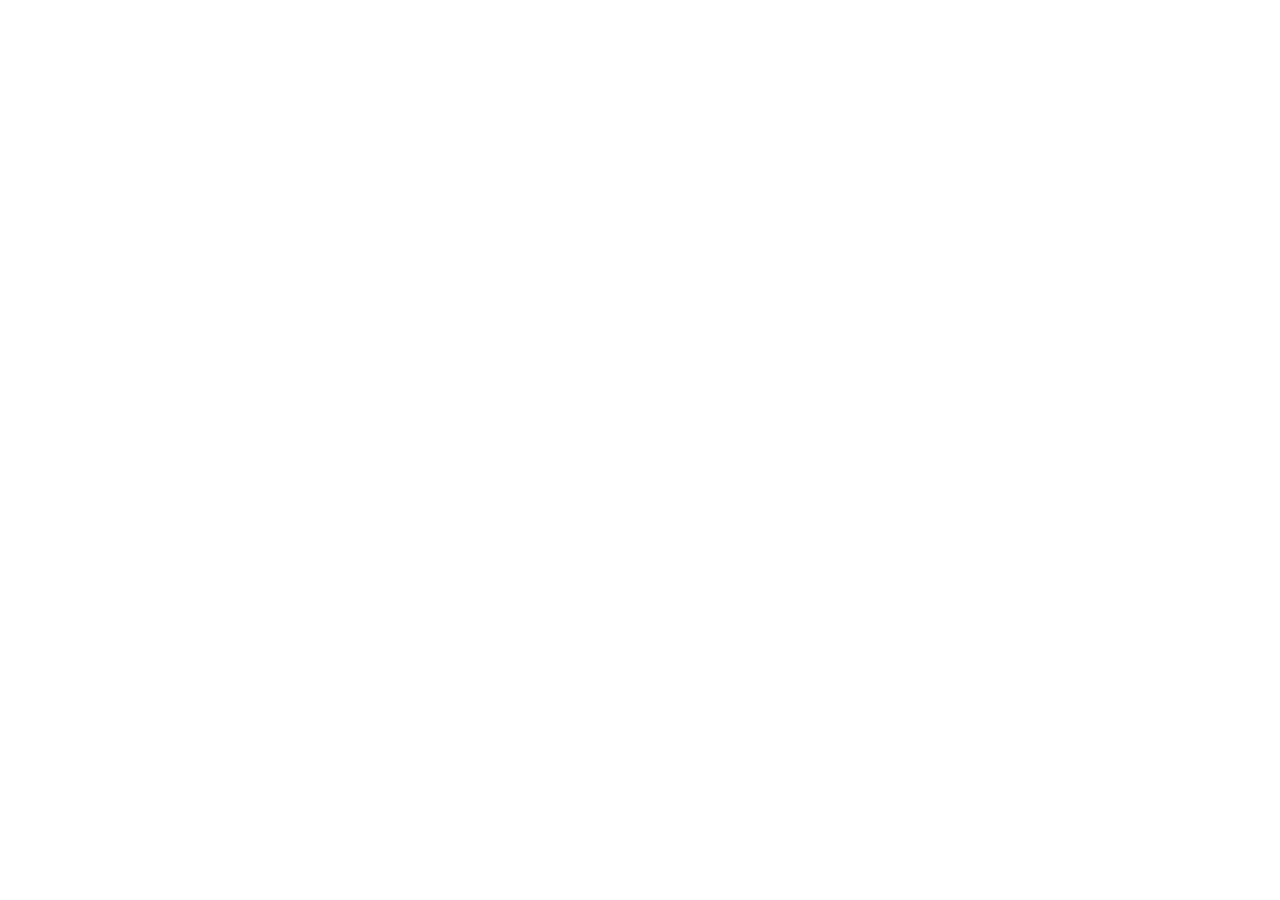
==== commit 8d8c7f3d: "skill added in project card in projects page" ====
--- a/index.html
+++ b/index.html
@@ -7,11 +7,11 @@
   <title>Bibek Pokhrel | Portfolio</title>
   <link rel="stylesheet" href="css/style.css">
   <link rel="stylesheet" href="css/all.min.css">
-  <!-- <script>
+  <script>
 if (location.protocol !== "https:") {
   location.replace("https://" + location.href.split("://")[1]);
 }
-</script> -->
+</script>
 </head>
 
 <body>
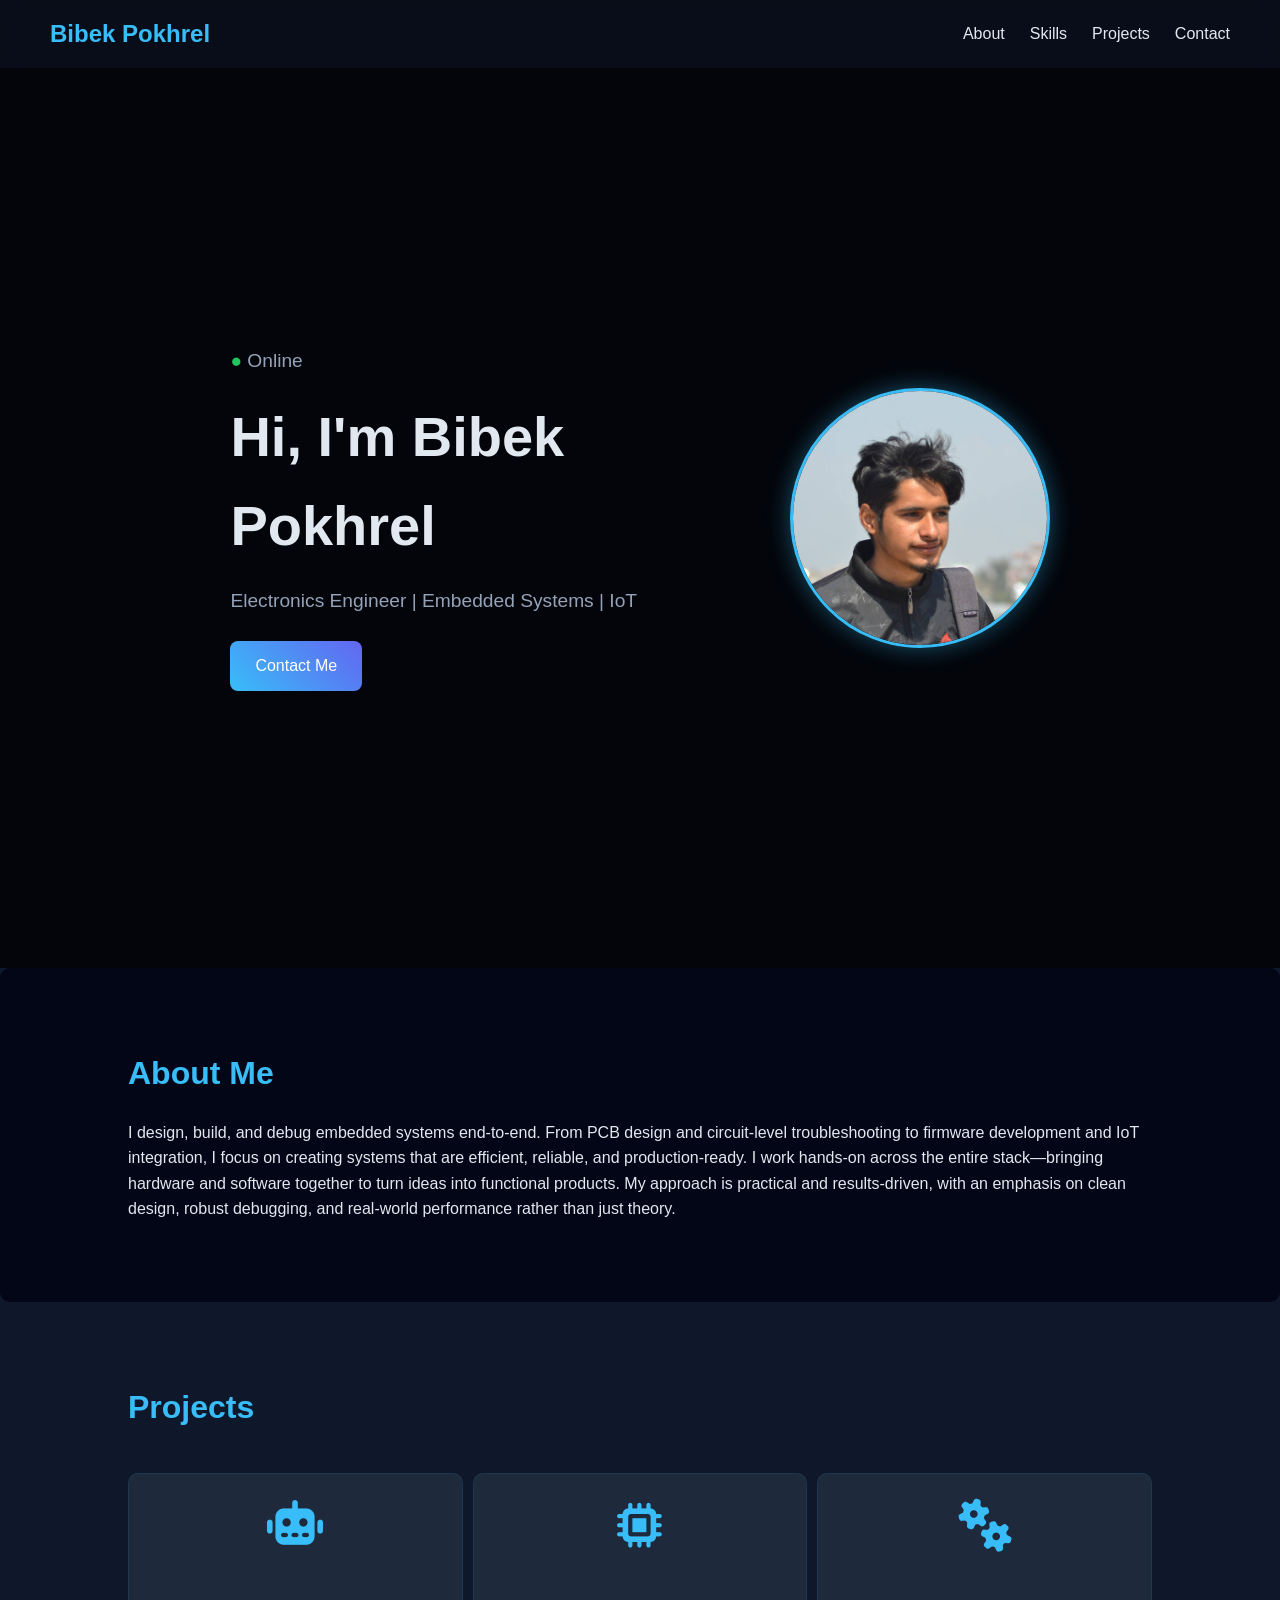
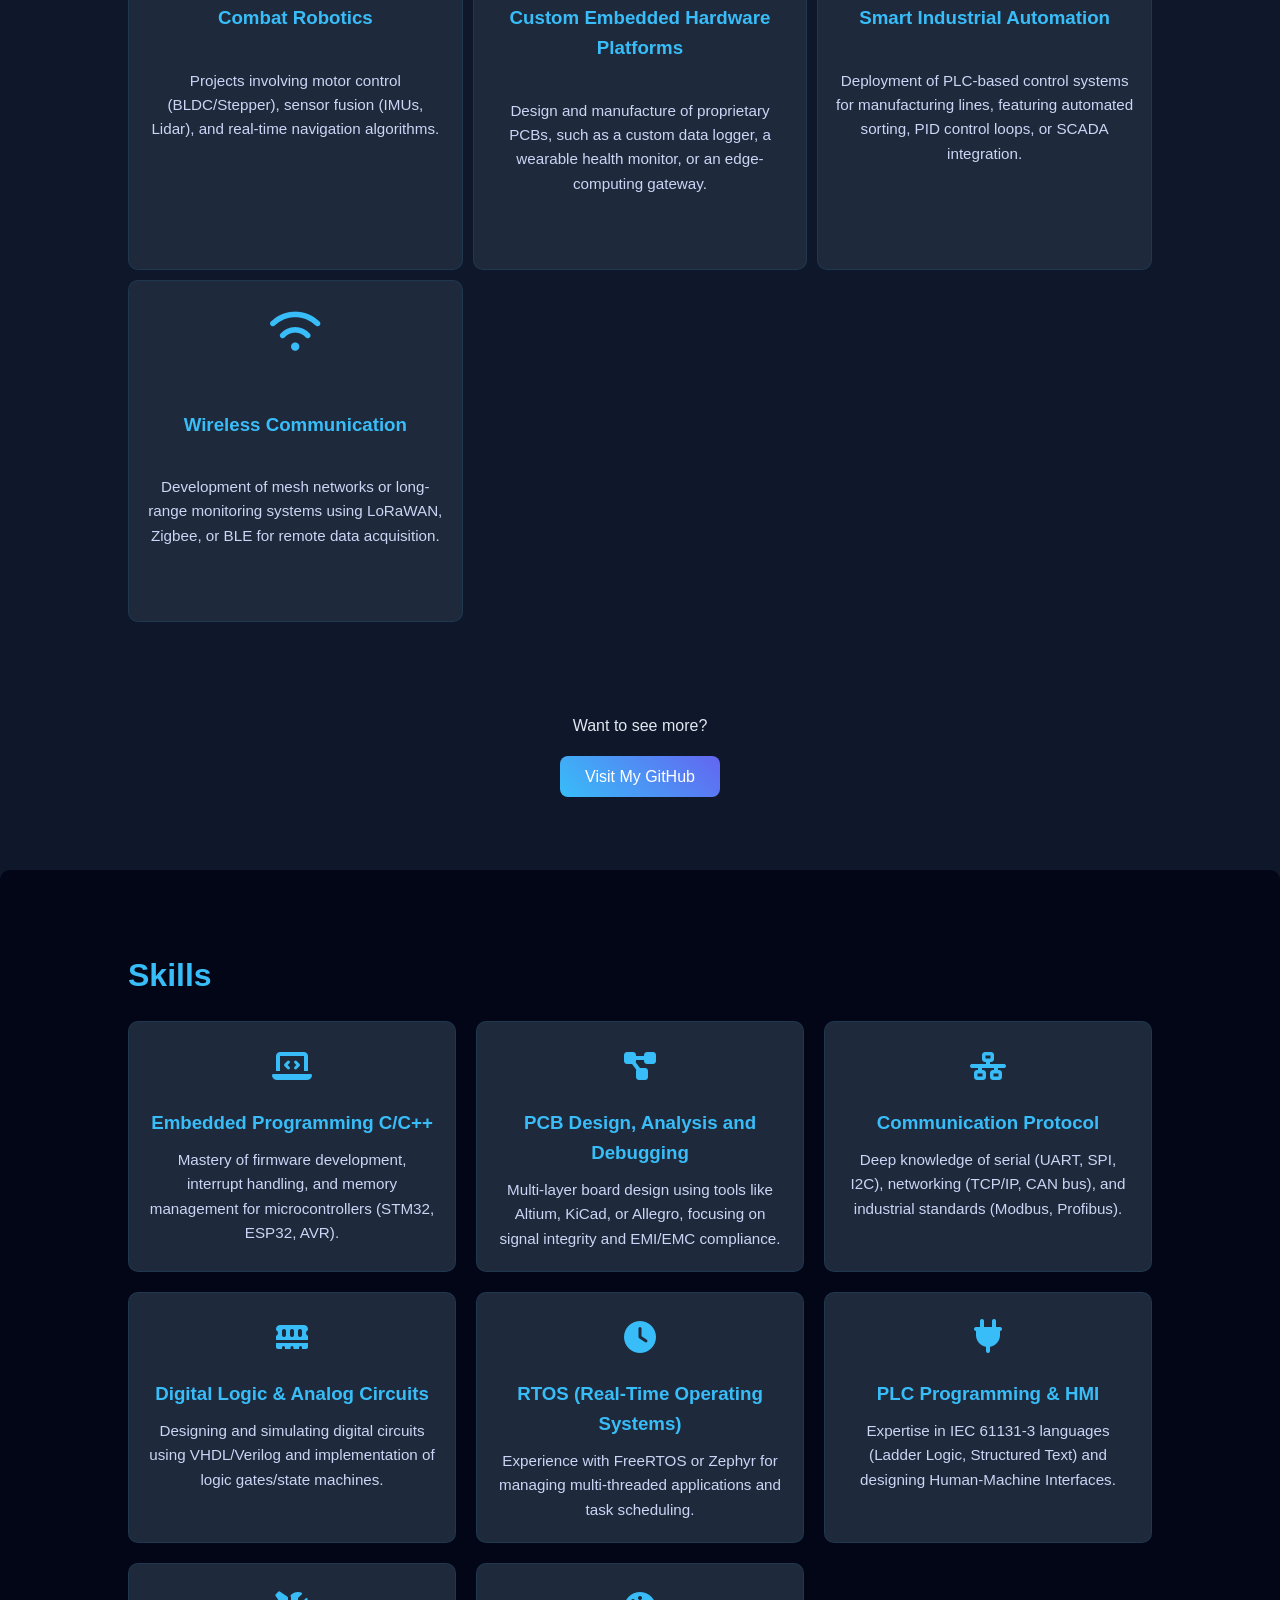
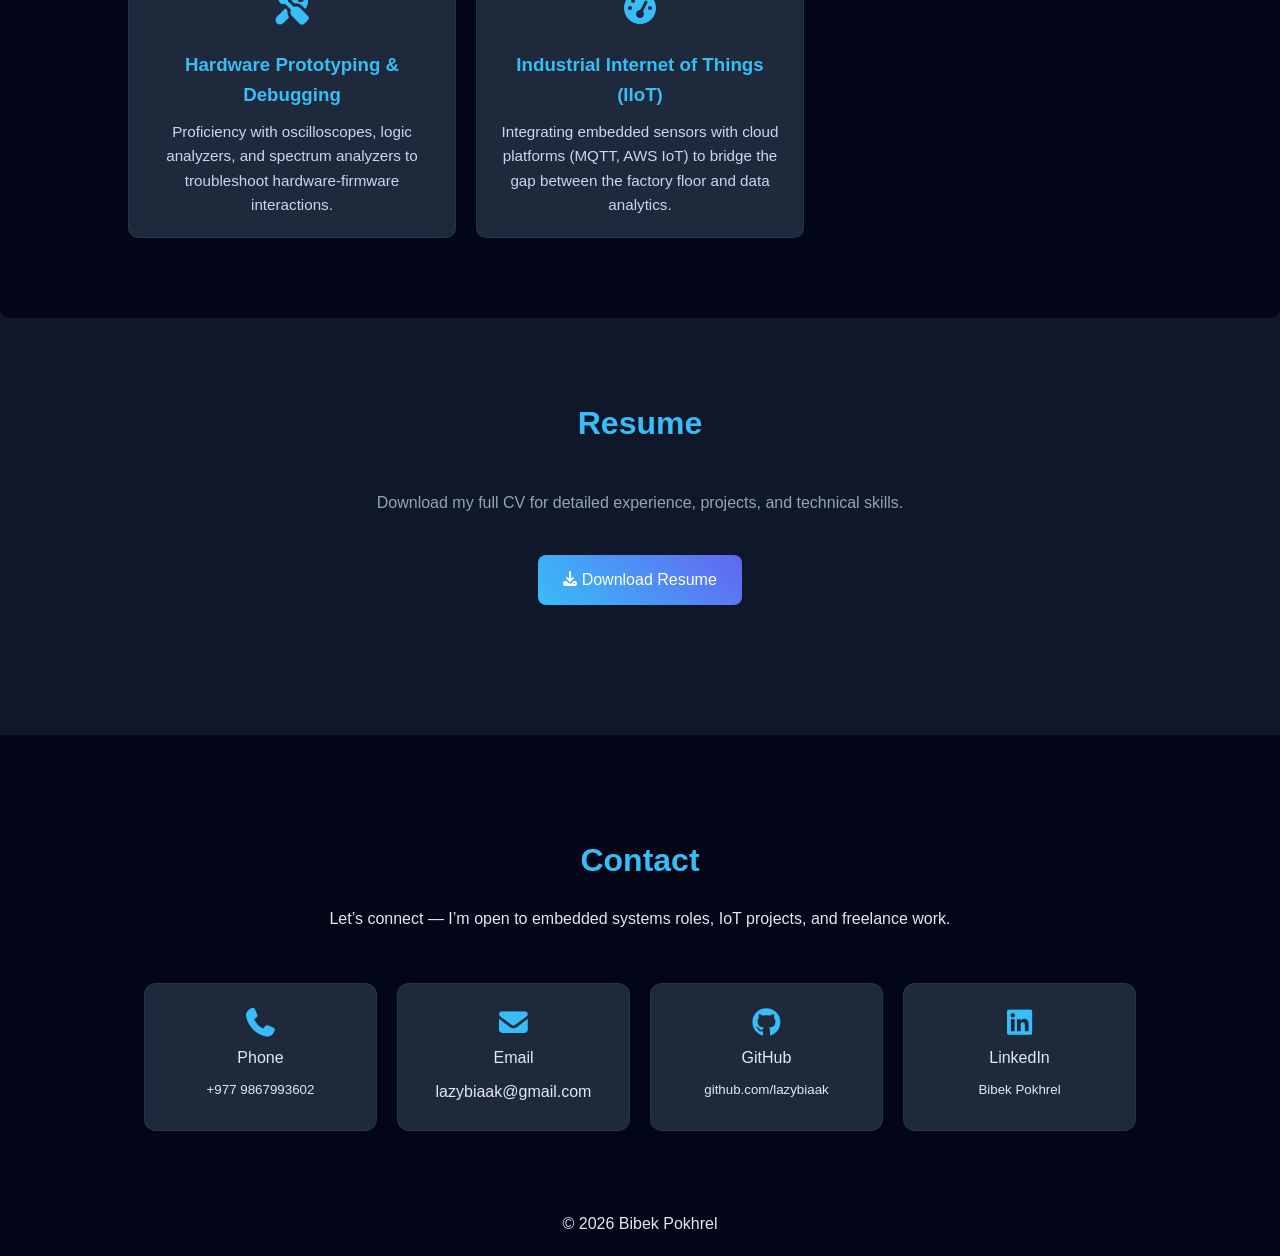
==== commit 388dab04: "projects arranged" ====
--- a/index.html
+++ b/index.html
@@ -7,11 +7,11 @@
   <title>Bibek Pokhrel | Portfolio</title>
   <link rel="stylesheet" href="css/style.css">
   <link rel="stylesheet" href="css/all.min.css">
-  <script>
+  <!-- <script>
 if (location.protocol !== "https:") {
   location.replace("https://" + location.href.split("://")[1]);
 }
-</script>
+</script> -->
 </head>
 
 <body>
--- a/css/style.css
+++ b/css/style.css
@@ -65,7 +65,7 @@
   display: flex;
   align-items: center;
   justify-content: center;
-  background: url('../img/bg.jpg') center/cover no-repeat;
+  background: url("/img/bg.jpg") center/cover no-repeat;
 }
 
 /* overlay */
@@ -552,4 +552,40 @@
   to {
     box-shadow: 0 0 30px rgba(56, 189, 248, 0.9);
   }
+}
+
+.project-meta{
+  display:flex;
+  gap:10px;
+  align-items:center;
+  flex-wrap:wrap;
+  margin:10px 0;
+}
+
+.project-date{
+  font-size:0.9rem;
+  color:#888;
+}
+
+.project-status{
+  padding:4px 10px;
+  border-radius:20px;
+  font-size:0.8rem;
+  font-weight:600;
+}
+
+/* Status colors */
+.project-status.completed{
+  background:#d4edda;
+  color:#155724;
+}
+
+.project-status.in-progress{
+  background:#fff3cd;
+  color:#856404;
+}
+
+.project-status.planned{
+  background:#d1ecf1;
+  color:#0c5460;
 }
